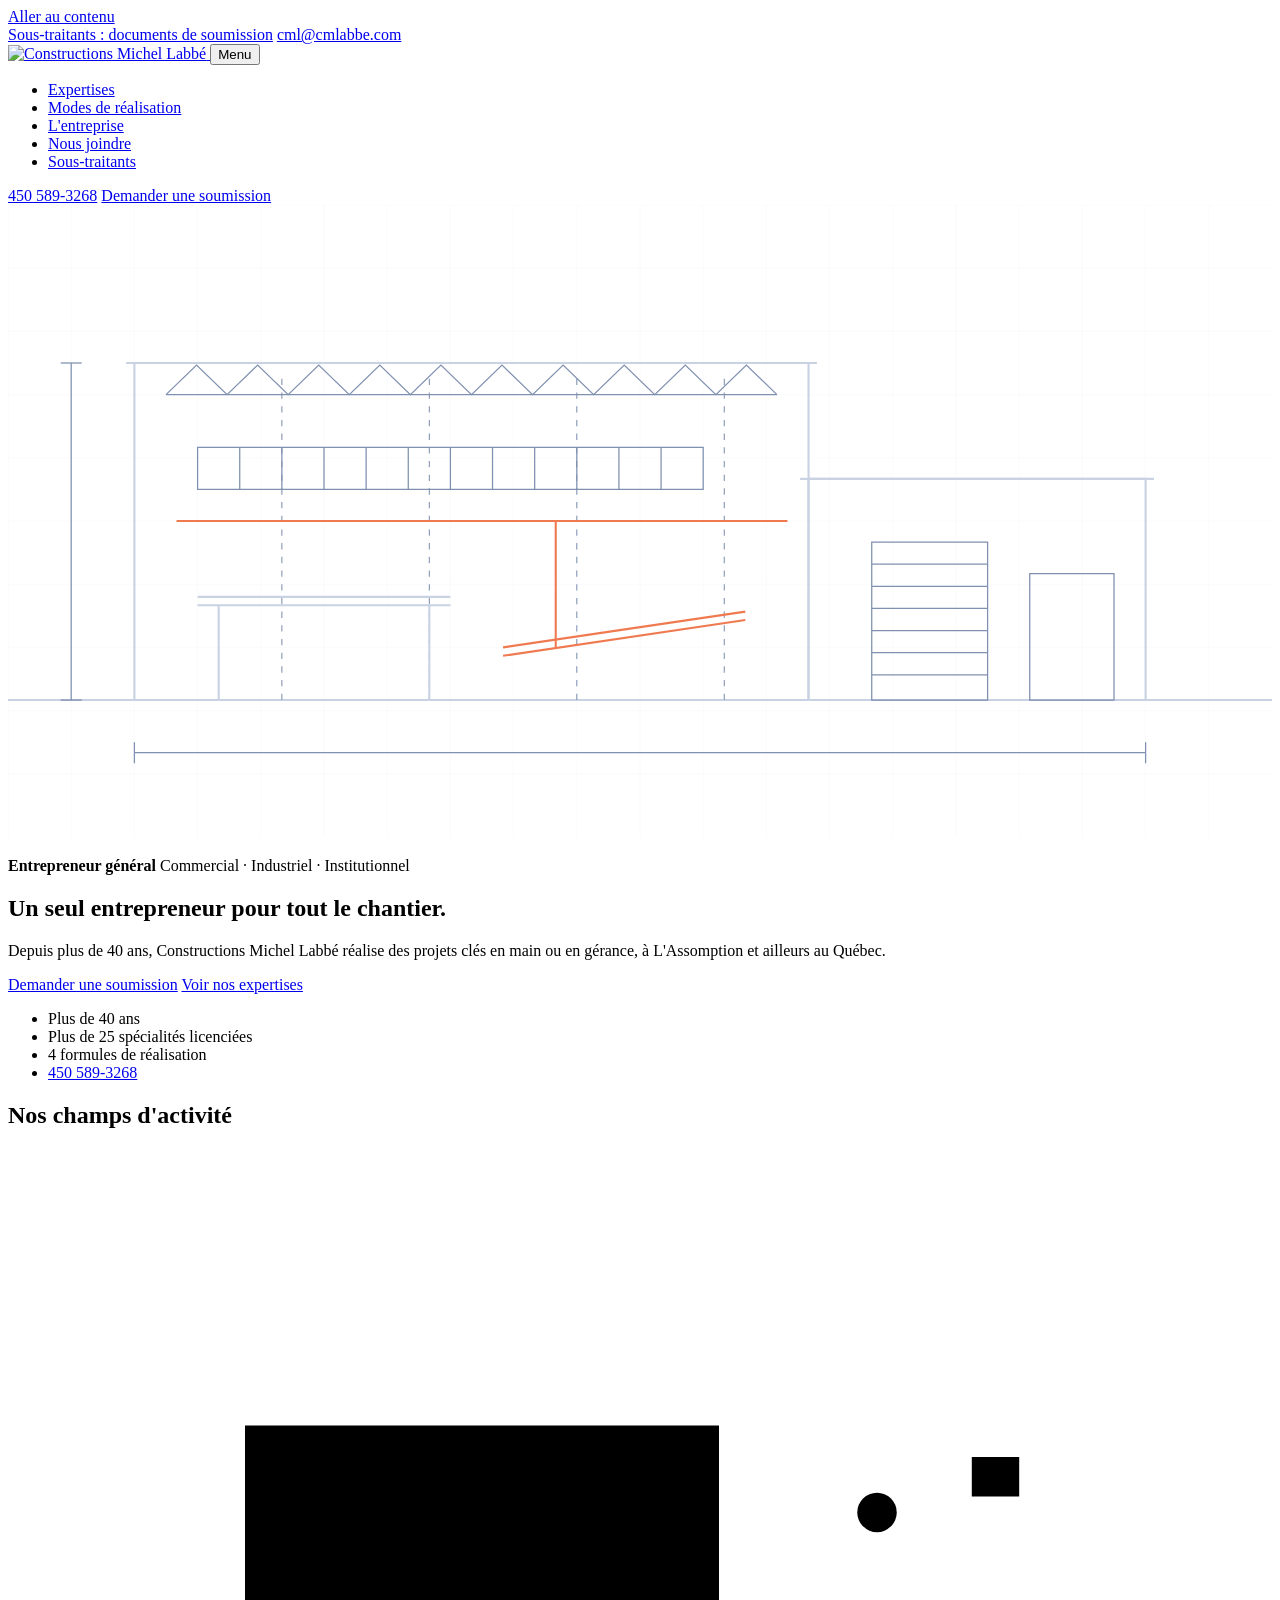
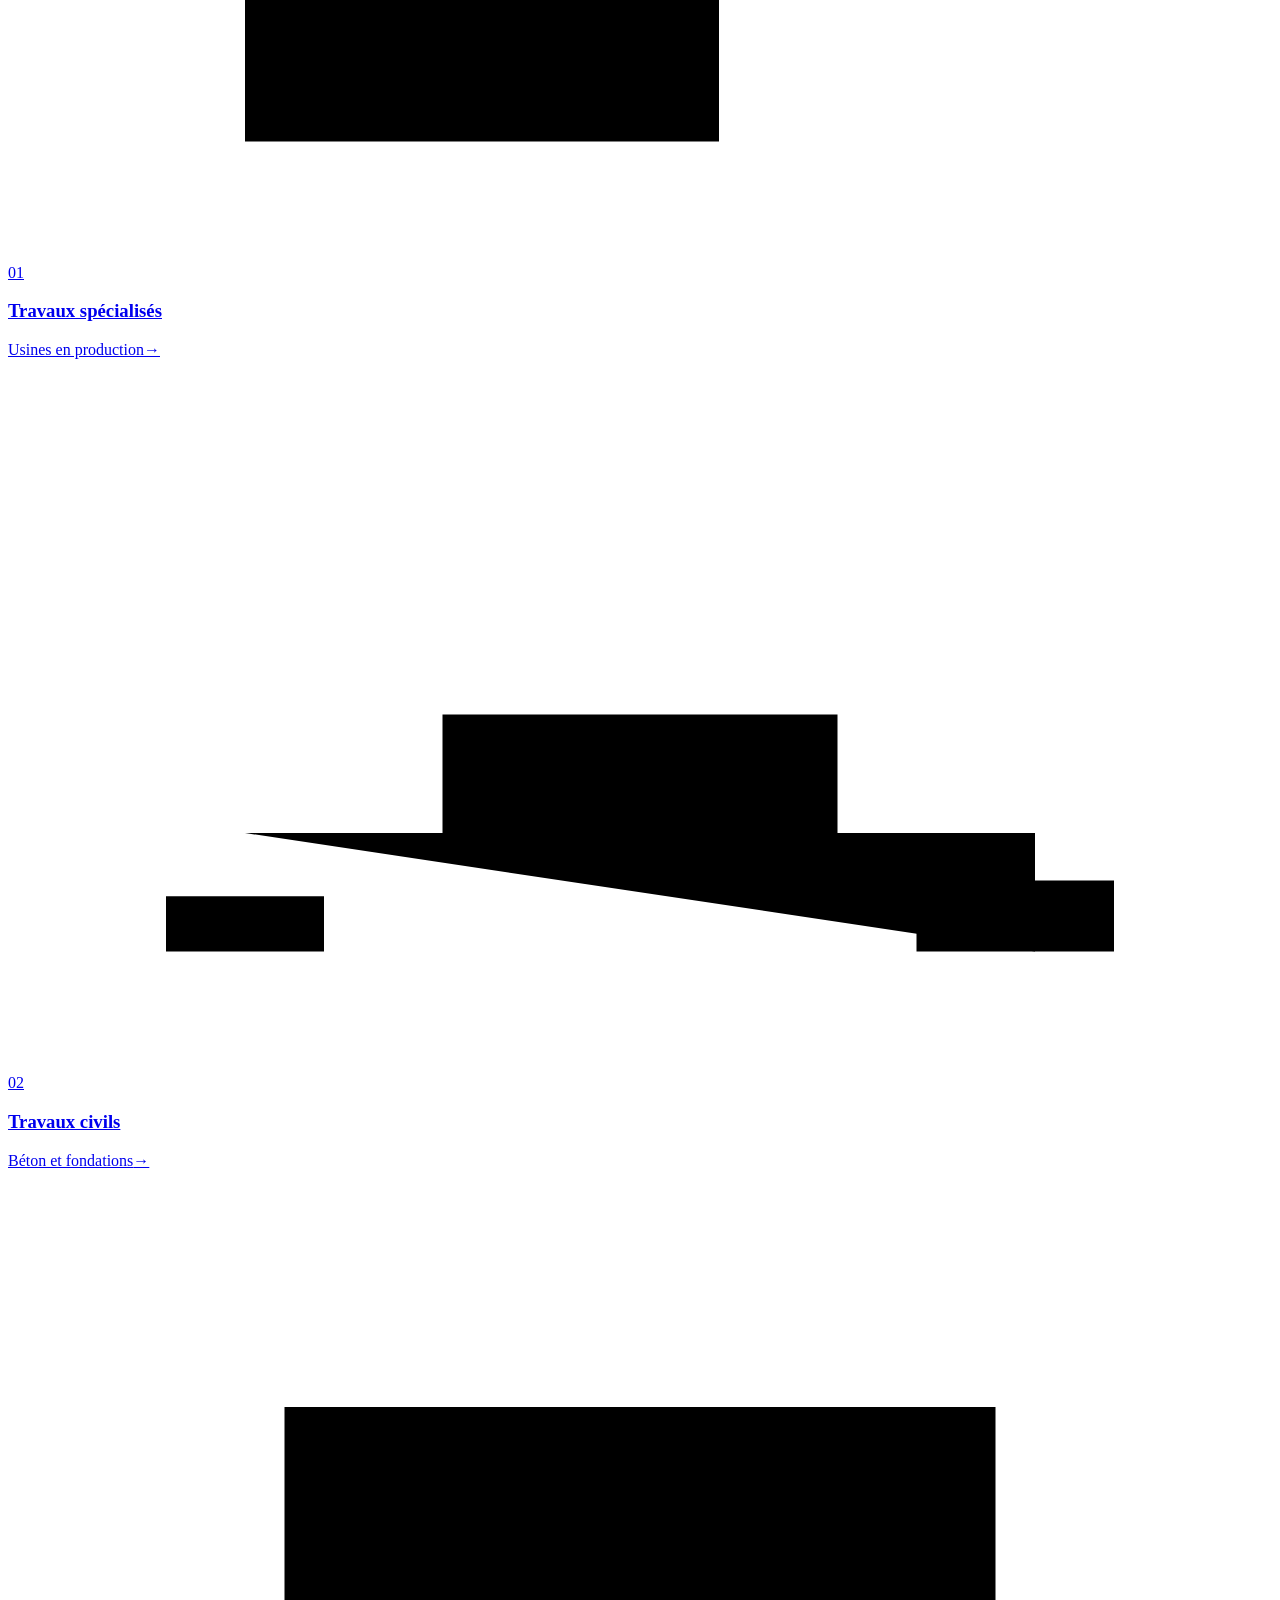
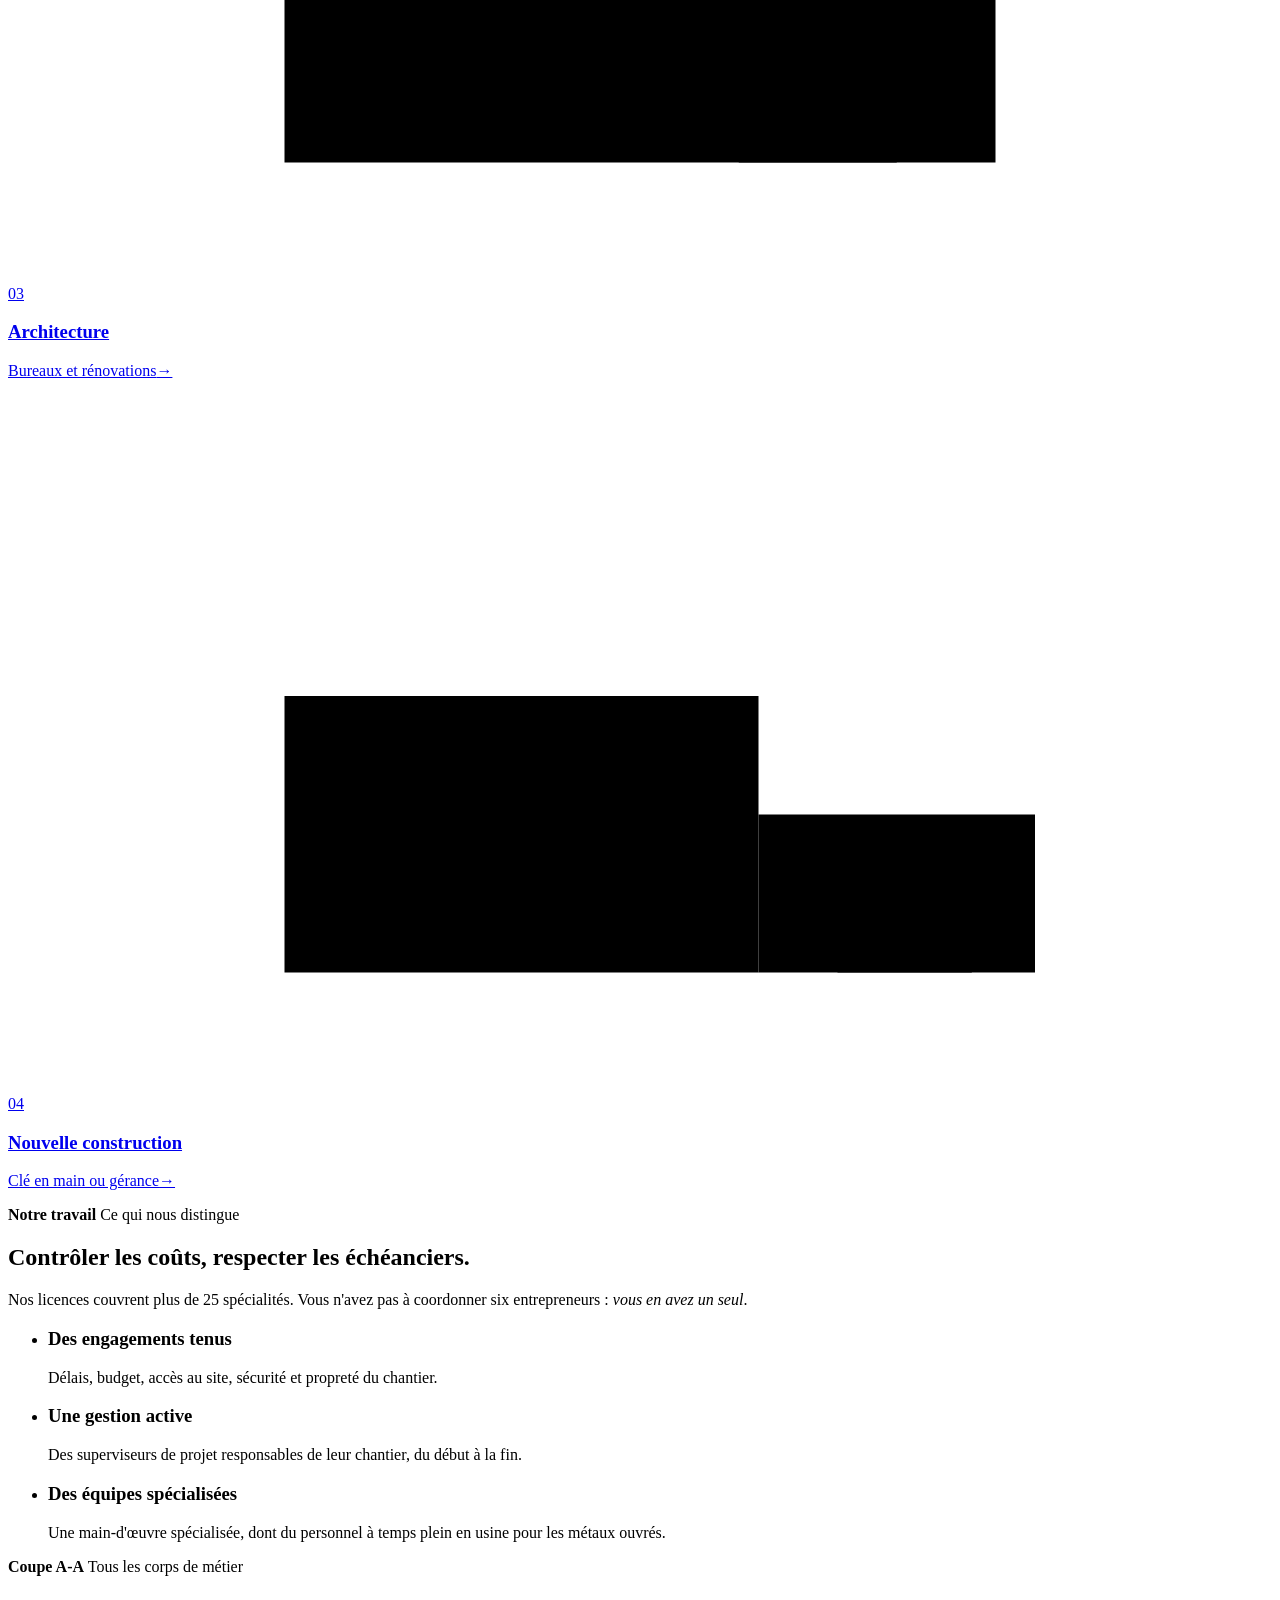
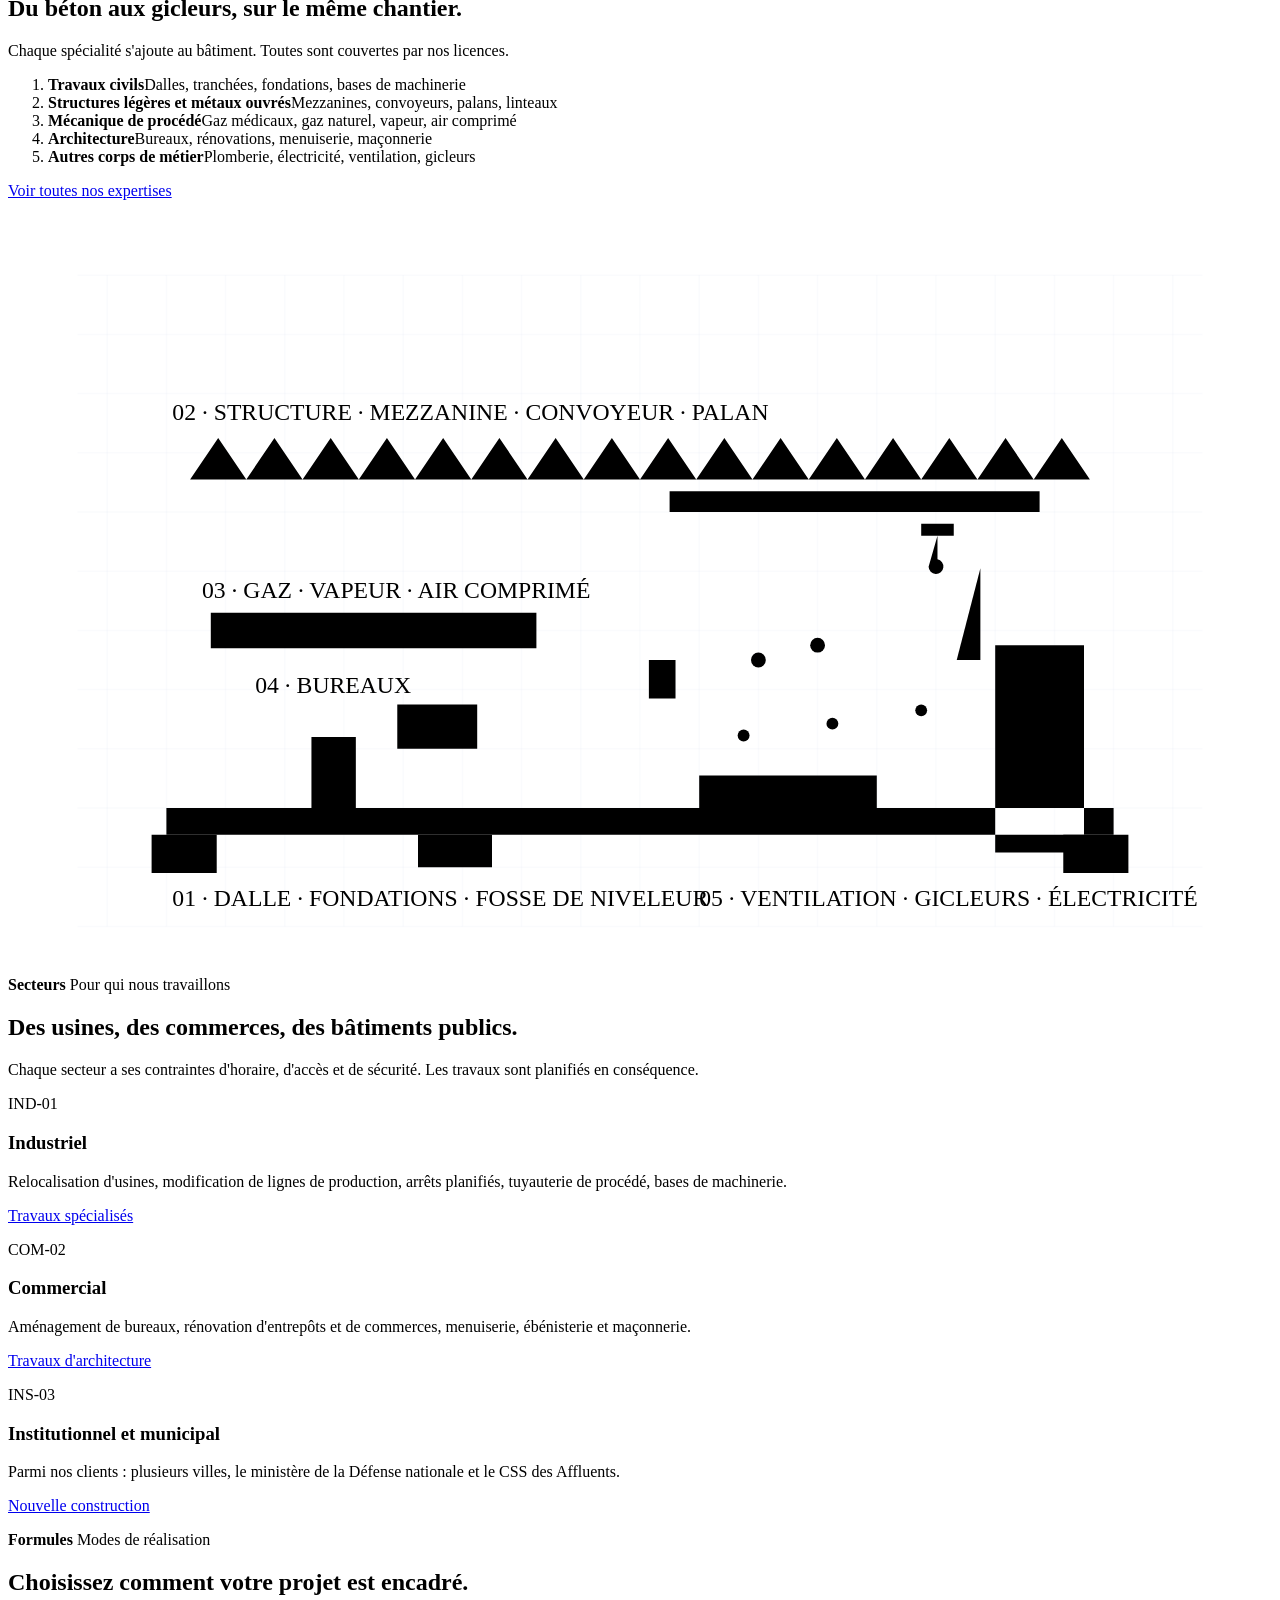
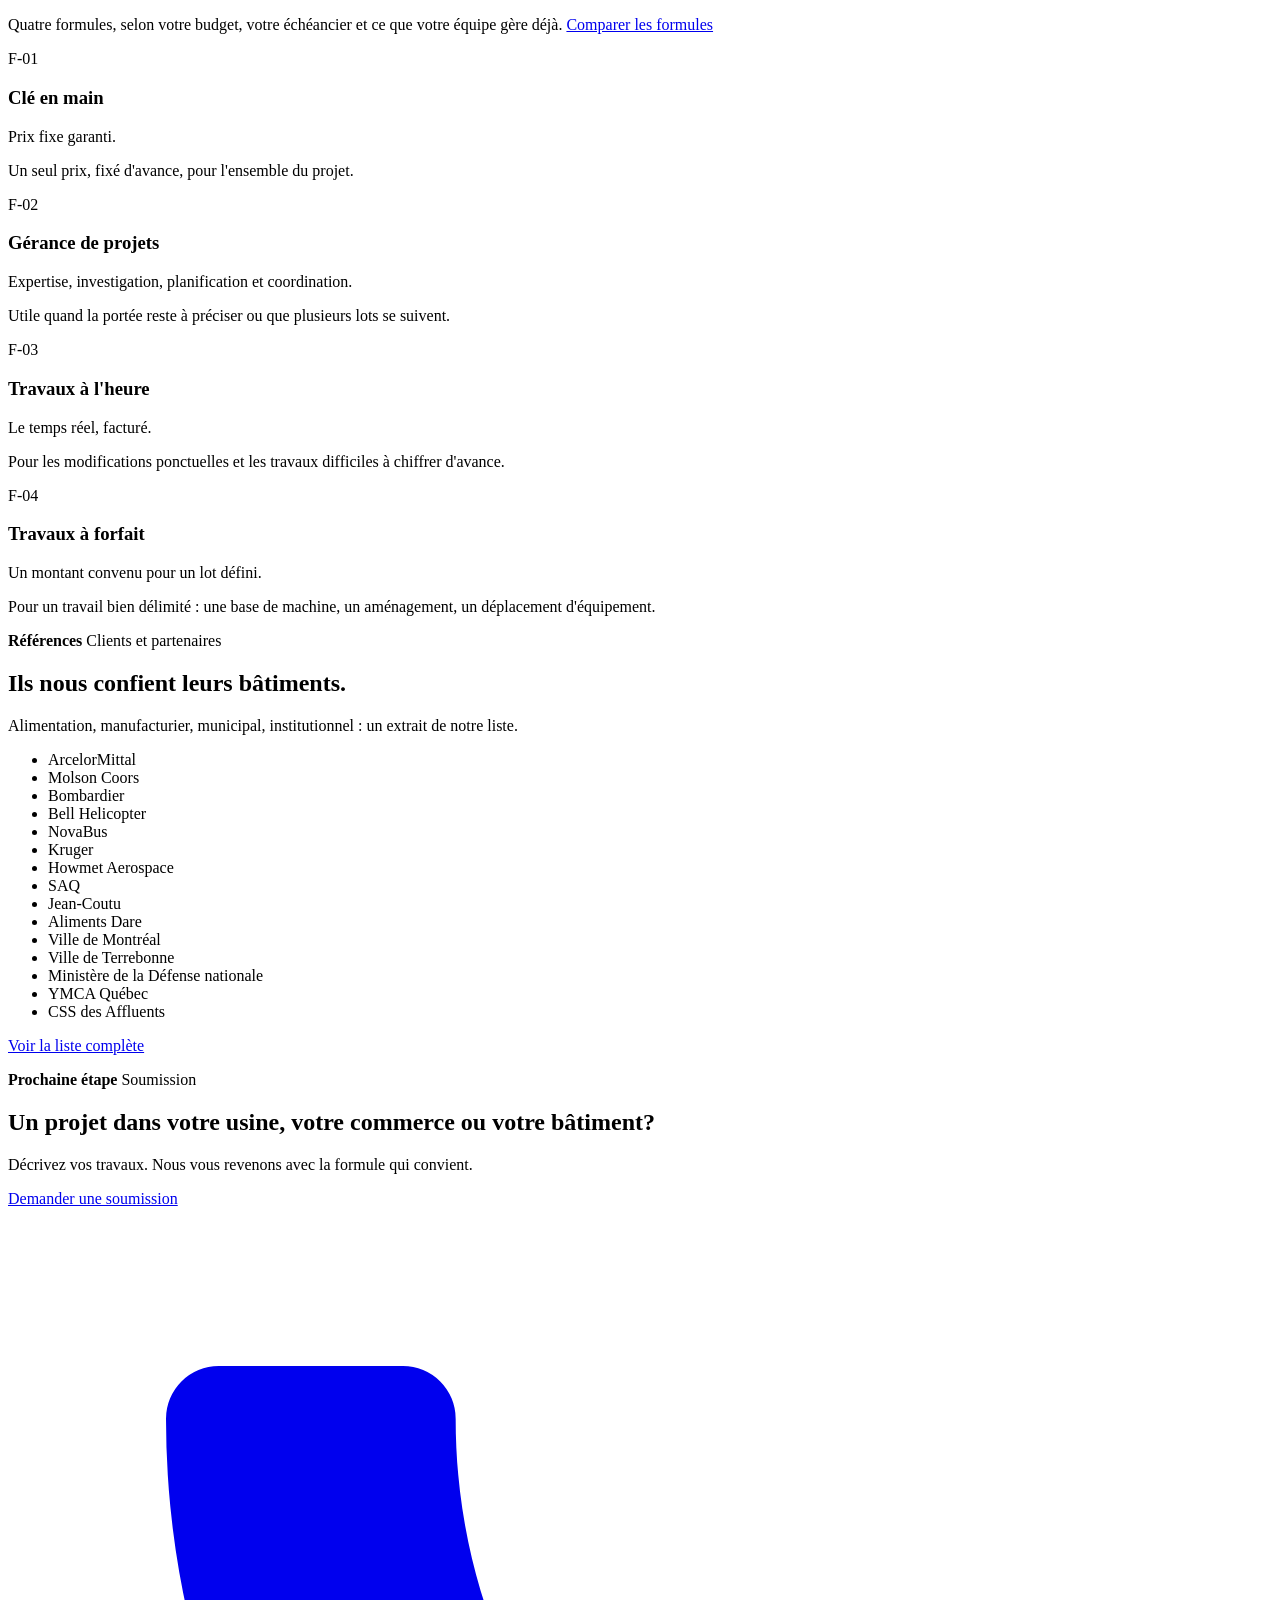
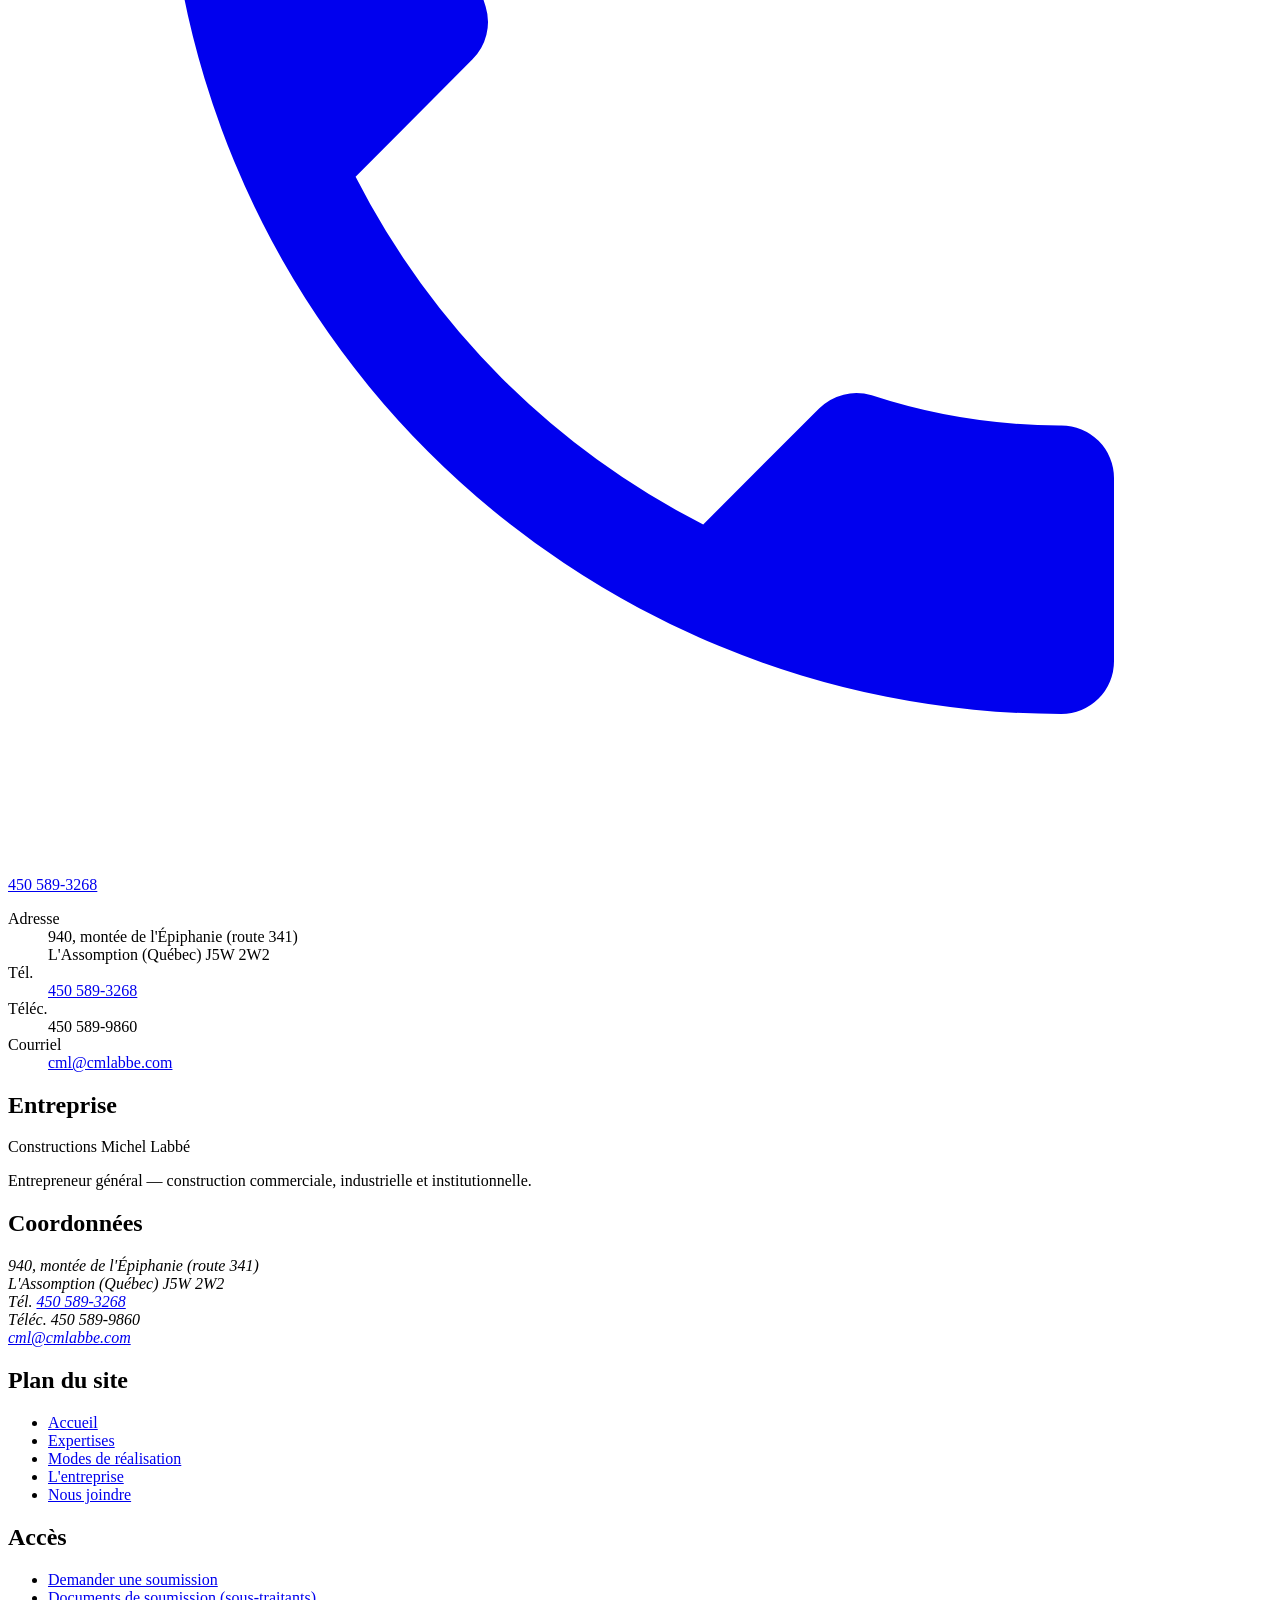
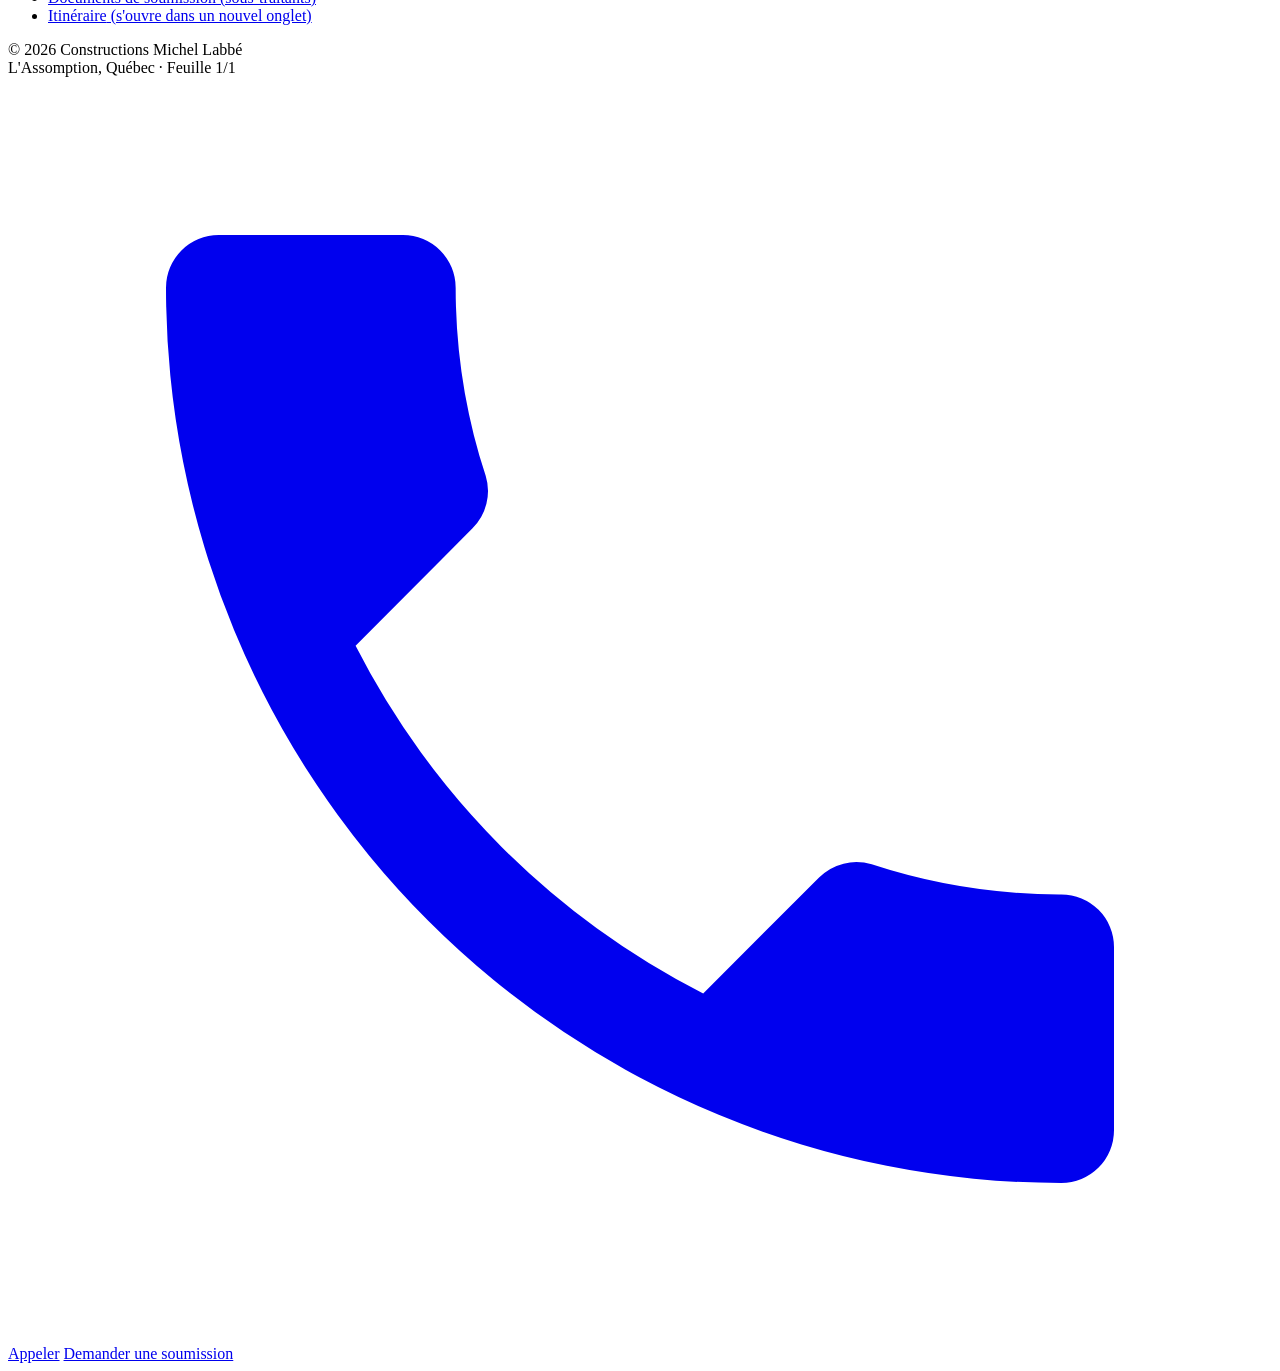
==== index.html @ 20bac7c1 "Pages du site — Constructions Michel Labbé" ====
<!doctype html>
<html lang="fr-CA" class="no-js">
<head>
<meta charset="utf-8">
<meta name="viewport" content="width=device-width, initial-scale=1">
<title>Entrepreneur général industriel et commercial | CM Labbé</title>
<meta name="description" content="Entrepreneur général à L'Assomption depuis plus de 40 ans. Construction, travaux civils, métaux ouvrés et tuyauterie de procédé pour usines, commerces et institutions.">
<link rel="canonical" href="https://www.cmlabbe.com/">
<meta property="og:type" content="website">
<meta property="og:locale" content="fr_CA">
<meta property="og:site_name" content="Constructions Michel Labbé">
<meta property="og:title" content="Entrepreneur général industriel et commercial | CM Labbé">
<meta property="og:description" content="Entrepreneur général à L'Assomption depuis plus de 40 ans. Construction, travaux civils, métaux ouvrés et tuyauterie de procédé pour usines, commerces et institutions.">
<meta property="og:url" content="https://www.cmlabbe.com/">
<!-- À FOURNIR : image Open Graph 1200×630 (assets/img/og-cml.jpg), idéalement une vraie photo de chantier -->
<meta name="twitter:card" content="summary">
<meta name="theme-color" content="#013A71">
<link rel="icon" href="assets/img/favicon.svg" type="image/svg+xml">
<!-- À FOURNIR : favicon officiel (PNG 32×32 et 180×180) tiré du logo -->
<script>document.documentElement.classList.remove('no-js');</script>
<link rel="preload" href="assets/fonts/archivo-var-latin.woff2" as="font" type="font/woff2" crossorigin>
<link rel="stylesheet" href="assets/css/site.css">
<script type="application/ld+json">
{
  "@context": "https://schema.org",
  "@type": "GeneralContractor",
  "name": "Constructions Michel Labbé",
  "url": "https://www.cmlabbe.com/",
  "logo": "https://www.cmlabbe.com/assets/img/logo-cml.webp",
  "telephone": "+1-450-589-3268",
  "faxNumber": "+1-450-589-9860",
  "email": "cml@cmlabbe.com",
  "address": {
    "@type": "PostalAddress",
    "streetAddress": "940, montée de l'Épiphanie (route 341)",
    "addressLocality": "L'Assomption",
    "addressRegion": "QC",
    "postalCode": "J5W 2W2",
    "addressCountry": "CA"
  },
  "knowsAbout": [
    "Construction commerciale",
    "Construction industrielle",
    "Construction institutionnelle",
    "Travaux civils",
    "Métaux ouvrés",
    "Tuyauterie de procédé",
    "Relocalisation d'usines",
    "Aménagement de bureaux",
    "Décontamination d'amiante"
  ]
}
</script>
</head>
<body>
<a class="skip-link" href="#contenu">Aller au contenu</a>
<div class="topbar">
  <div class="wrap">
    <a href="sous-traitants.html">Sous-traitants : documents de soumission</a>
    <a href="mailto:cml@cmlabbe.com">cml@cmlabbe.com</a>
  </div>
</div>
<header class="site-header">
  <div class="wrap site-header__inner">
    <a class="brand" href="index.html" aria-label="Constructions Michel Labbé, accueil">
      <img src="assets/img/logo-cml.webp" width="400" height="70" alt="Constructions Michel Labbé">
    </a>
    <button class="nav-toggle" type="button" aria-expanded="false" aria-controls="site-nav">
      <span class="nav-toggle__bars" aria-hidden="true"></span><span class="nav-toggle__label">Menu</span>
    </button>
    <nav class="nav" id="site-nav" aria-label="Navigation principale">
      <ul class="nav__list">
          <li><a href="expertises.html">Expertises</a></li>
          <li><a href="modes-de-realisation.html">Modes de réalisation</a></li>
          <li><a href="entreprise.html">L'entreprise</a></li>
          <li><a href="soumission.html">Nous joindre</a></li>
          <li class="nav__mobile-only"><a href="sous-traitants.html">Sous-traitants</a></li>
      </ul>
      <a class="nav__tel" href="tel:+14505893268">450 589-3268</a>
      <a class="btn btn--primary" href="soumission.html">Demander une soumission</a>
    </nav>
  </div>
</header>
<main id="contenu" tabindex="-1">

<!-- 1. HERO PLEIN ÉCRAN — dessin technique en fond, texte en surimpression -->
<section class="hero-full" aria-labelledby="titre-accueil">
  <div class="hero-full__bg"><svg viewBox="0 0 1200 600" preserveAspectRatio="xMidYMid slice" aria-hidden="true" focusable="false"><style>.hb{fill:none;stroke:#C9D2E3;stroke-width:2}.hb-thin{fill:none;stroke:#8090B0;stroke-width:1.2}.hb-ac{fill:none;stroke:#F07A50;stroke-width:2}.hb-dash{fill:none;stroke:#8090B0;stroke-width:1;stroke-dasharray:6 7}.grid line{stroke:rgba(201,210,227,.09);stroke-width:1}</style><g class="grid"><line x1="0" y1="0" x2="0" y2="600"/><line x1="60" y1="0" x2="60" y2="600"/><line x1="120" y1="0" x2="120" y2="600"/><line x1="180" y1="0" x2="180" y2="600"/><line x1="240" y1="0" x2="240" y2="600"/><line x1="300" y1="0" x2="300" y2="600"/><line x1="360" y1="0" x2="360" y2="600"/><line x1="420" y1="0" x2="420" y2="600"/><line x1="480" y1="0" x2="480" y2="600"/><line x1="540" y1="0" x2="540" y2="600"/><line x1="600" y1="0" x2="600" y2="600"/><line x1="660" y1="0" x2="660" y2="600"/><line x1="720" y1="0" x2="720" y2="600"/><line x1="780" y1="0" x2="780" y2="600"/><line x1="840" y1="0" x2="840" y2="600"/><line x1="900" y1="0" x2="900" y2="600"/><line x1="960" y1="0" x2="960" y2="600"/><line x1="1020" y1="0" x2="1020" y2="600"/><line x1="1080" y1="0" x2="1080" y2="600"/><line x1="1140" y1="0" x2="1140" y2="600"/><line x1="0" y1="0" x2="1200" y2="0"/><line x1="0" y1="60" x2="1200" y2="60"/><line x1="0" y1="120" x2="1200" y2="120"/><line x1="0" y1="180" x2="1200" y2="180"/><line x1="0" y1="240" x2="1200" y2="240"/><line x1="0" y1="300" x2="1200" y2="300"/><line x1="0" y1="360" x2="1200" y2="360"/><line x1="0" y1="420" x2="1200" y2="420"/><line x1="0" y1="480" x2="1200" y2="480"/><line x1="0" y1="540" x2="1200" y2="540"/></g><path class="hb" pathLength="1" d="M0 470H1200"/><path class="hb" pathLength="1" d="M120 470V150H760V470"/><path class="hb" pathLength="1" d="M112 150H768"/><path class="hb-thin" pathLength="1" d="M150 180H730"/><path class="hb-thin" pathLength="1" d="M150 180L179 152L208 180L237 152L266 180L295 152L324 180L353 152L382 180L411 152L440 180L469 152L498 180L527 152L556 180L585 152L614 180L643 152L672 180L701 152L730 180"/><path class="hb-thin" pathLength="1" d="M180 230H660V270H180Z"/><path class="hb-thin" pathLength="1" d="M220 230L220 270"/><path class="hb-thin" pathLength="1" d="M260 230L260 270"/><path class="hb-thin" pathLength="1" d="M300 230L300 270"/><path class="hb-thin" pathLength="1" d="M340 230L340 270"/><path class="hb-thin" pathLength="1" d="M380 230L380 270"/><path class="hb-thin" pathLength="1" d="M420 230L420 270"/><path class="hb-thin" pathLength="1" d="M460 230L460 270"/><path class="hb-thin" pathLength="1" d="M500 230L500 270"/><path class="hb-thin" pathLength="1" d="M540 230L540 270"/><path class="hb-thin" pathLength="1" d="M580 230L580 270"/><path class="hb-thin" pathLength="1" d="M620 230L620 270"/><path class="hb" pathLength="1" d="M760 470V260H1080V470"/><path class="hb" pathLength="1" d="M752 260H1088"/><path class="hb-thin" pathLength="1" d="M820 320H930V470H820Z"/><path class="hb-thin" pathLength="1" d="M820 341L930 341"/><path class="hb-thin" pathLength="1" d="M820 362L930 362"/><path class="hb-thin" pathLength="1" d="M820 383L930 383"/><path class="hb-thin" pathLength="1" d="M820 404L930 404"/><path class="hb-thin" pathLength="1" d="M820 425L930 425"/><path class="hb-thin" pathLength="1" d="M820 446L930 446"/><path class="hb-thin" pathLength="1" d="M970 350H1050V470H970Z"/><path class="hb-dash" d="M260 470V160"/><path class="hb-dash" d="M400 470V160"/><path class="hb-dash" d="M540 470V160"/><path class="hb-dash" d="M680 470V160"/><path class="hb" pathLength="1" d="M180 380H420"/><path class="hb" pathLength="1" d="M180 372H420"/><path class="hb" pathLength="1" d="M200 380L200 470"/><path class="hb" pathLength="1" d="M400 380L400 470"/><path class="hb-ac" pathLength="1" d="M470 420L700 386"/><path class="hb-ac" pathLength="1" d="M470 428L700 394"/><path class="hb-ac" pathLength="1" d="M160 300H740"/><path class="hb-ac" pathLength="1" d="M520 300V420"/><path class="hb-thin" pathLength="1" d="M120 520L1080 520"/><path class="hb-thin" pathLength="1" d="M120 510L120 530"/><path class="hb-thin" pathLength="1" d="M1080 510L1080 530"/><path class="hb-thin" pathLength="1" d="M60 150L60 470"/><path class="hb-thin" pathLength="1" d="M50 150L70 150"/><path class="hb-thin" pathLength="1" d="M50 470L70 470"/></svg></div>
  <div class="wrap">
    <p class="callout"><b>Entrepreneur général</b> Commercial · Industriel · Institutionnel</p>
    <h1 id="titre-accueil">Un seul entrepreneur pour tout le chantier.</h1>
    <p class="lede">Depuis plus de 40 ans, Constructions Michel Labbé réalise des projets clés en main ou en gérance, à L'Assomption et ailleurs au Québec.</p>
    <div class="btn-row">
      <a class="btn btn--primary" href="soumission.html">Demander une soumission</a>
      <a class="btn btn--secondary" href="expertises.html">Voir nos expertises</a>
    </div>
    <ul class="hero-full__meta">
      <li>Plus de 40 ans</li>
      <li>Plus de 25 spécialités licenciées</li>
      <li>4 formules de réalisation</li>
      <li><a href="tel:+14505893268">450 589-3268</a></li>
    </ul>
  </div>
</section>

<!-- 2. CARTES-SERVICES -->
<section aria-label="Nos champs d'activité">
  <h2 class="sr-only">Nos champs d'activité</h2>
  <div class="tiles">
      <a class="tile" href="expertises.html#specialises">
        <span class="tile__art"><svg viewBox="0 0 320 180" preserveAspectRatio="xMidYMid meet" aria-hidden="true" focusable="false"><path class="ln" pathLength="1" d="M40 150H280"/><path class="ln" pathLength="1" d="M60 150V70H180V150"/><path class="ln" pathLength="1" d="M52 70H188"/><path class="ac" pathLength="1" d="M95 110L260 84"/><path class="ac" pathLength="1" d="M95 118L260 92"/><path class="ln" pathLength="1" d="M110 118L110 150"/><path class="ln" pathLength="1" d="M240 92L240 150"/><path class="ln" pathLength="1" d="M125 106a5 5 0 1 0 10 0a5 5 0 1 0 -10 0"/><path class="ln" pathLength="1" d="M170 99a5 5 0 1 0 10 0a5 5 0 1 0 -10 0"/><path class="ln" pathLength="1" d="M215 92a5 5 0 1 0 10 0a5 5 0 1 0 -10 0"/><path class="ln" pathLength="1" d="M200 60H285"/><path class="ln" pathLength="1" d="M250 60L250 78"/><path class="ln" pathLength="1" d="M244 78h12v10h-12z"/></svg></span>
        <span class="tile__num">01</span>
        <h3>Travaux spécialisés</h3>
        <span class="tile__go"><span>Usines en production</span><span aria-hidden="true">→</span></span>
      </a>
      <a class="tile" href="expertises.html#civil">
        <span class="tile__art"><svg viewBox="0 0 320 180" preserveAspectRatio="xMidYMid meet" aria-hidden="true" focusable="false"><path class="ln" pathLength="1" d="M30 150H290"/><path class="ln" pathLength="1" d="M60 120H260V150"/><path class="ln" pathLength="1" d="M60 120V150"/><path class="ac" pathLength="1" d="M110 90H210V120H110Z"/><path class="ln" pathLength="1" d="M126 78L126 90"/><path class="ln" pathLength="1" d="M194 78L194 90"/><path class="ln" pathLength="1" d="M230 150V132H280V150"/><path class="ln" pathLength="1" d="M40 150V136H80V150"/><path class="ln" pathLength="1" d="M60 104L260 104"/></svg></span>
        <span class="tile__num">02</span>
        <h3>Travaux civils</h3>
        <span class="tile__go"><span>Béton et fondations</span><span aria-hidden="true">→</span></span>
      </a>
      <a class="tile" href="expertises.html#architecture">
        <span class="tile__art"><svg viewBox="0 0 320 180" preserveAspectRatio="xMidYMid meet" aria-hidden="true" focusable="false"><path class="ln" pathLength="1" d="M40 150H280"/><path class="ln" pathLength="1" d="M70 150V60H250V150"/><path class="ln" pathLength="1" d="M62 60H258"/><path class="ln" pathLength="1" d="M160 60L160 150"/><path class="ln" pathLength="1" d="M90 85H140V120H90Z"/><path class="ln" pathLength="1" d="M115 85L115 120"/><path class="ac" pathLength="1" d="M185 150V100H225V150"/><path class="ac" pathLength="1" d="M215 126a3 3 0 1 0 6 0a3 3 0 1 0 -6 0"/></svg></span>
        <span class="tile__num">03</span>
        <h3>Architecture</h3>
        <span class="tile__go"><span>Bureaux et rénovations</span><span aria-hidden="true">→</span></span>
      </a>
      <a class="tile" href="expertises.html#nouvelle-construction">
        <span class="tile__art"><svg viewBox="0 0 320 180" preserveAspectRatio="xMidYMid meet" aria-hidden="true" focusable="false"><path class="ln" pathLength="1" d="M30 150H290"/><path class="ln" pathLength="1" d="M70 150V80H190V150"/><path class="ln" pathLength="1" d="M62 80H198"/><path class="ln" pathLength="1" d="M190 150V110H260V150"/><path class="ln" pathLength="1" d="M182 110H268"/><path class="ln" pathLength="1" d="M95 100H165V122H95Z"/><path class="ac" pathLength="1" d="M210 126H244V150H210Z"/><path class="ac" pathLength="1" d="M40 60H120"/><path class="ac" pathLength="1" d="M80 60L80 80"/></svg></span>
        <span class="tile__num">04</span>
        <h3>Nouvelle construction</h3>
        <span class="tile__go"><span>Clé en main ou gérance</span><span aria-hidden="true">→</span></span>
      </a>
  </div>
</section>

<!-- 3. DÉCLARATION + AVANTAGES — [CONFIRMÉ] philosophie et engagements du site actuel -->
<section class="section statement" aria-labelledby="titre-travail">
  <div class="wrap">
    <div class="statement__grid">
      <div>
        <p class="callout"><b>Notre travail</b> Ce qui nous distingue</p>
        <h2 id="titre-travail">Contrôler les coûts, respecter les échéanciers.</h2>
      </div>
      <p class="big">Nos licences couvrent plus de 25 spécialités. Vous n'avez pas à coordonner six entrepreneurs : <em>vous en avez un seul</em>.</p>
    </div>
    <ul class="adv">
      <li><h3>Des engagements tenus</h3><p>Délais, budget, accès au site, sécurité et propreté du chantier.</p></li>
      <li><h3>Une gestion active</h3><p>Des superviseurs de projet responsables de leur chantier, du début à la fin.</p></li>
      <li><h3>Des équipes spécialisées</h3><p>Une main-d'œuvre spécialisée, dont du personnel à temps plein en usine pour les métaux ouvrés.</p></li>
    </ul>
  </div>
</section>

<!-- 4. SCÈNE SIGNATURE — La coupe (N2 : une seule séquence liée au scroll)
     Départ : sol vide → Transformation : 5 couches de métiers → Conclusion : bâtiment complet + lien
     Mobile / reduced-motion / sans JS : état final affiché directement -->
<section class="coupe on-dark" data-coupe aria-labelledby="titre-coupe">
  <div class="coupe__track">
    <div class="wrap coupe__sticky">
      <div class="coupe__intro">
        <p class="callout"><b>Coupe A-A</b> Tous les corps de métier</p>
        <h2 id="titre-coupe">Du béton aux gicleurs, sur le même chantier.</h2>
        <p>Chaque spécialité s'ajoute au bâtiment. Toutes sont couvertes par nos licences.</p>
        <ol class="coupe__steps">
          <li><strong>Travaux civils</strong><span>Dalles, tranchées, fondations, bases de machinerie</span></li>
          <li><strong>Structures légères et métaux ouvrés</strong><span>Mezzanines, convoyeurs, palans, linteaux</span></li>
          <li><strong>Mécanique de procédé</strong><span>Gaz médicaux, gaz naturel, vapeur, air comprimé</span></li>
          <li><strong>Architecture</strong><span>Bureaux, rénovations, menuiserie, maçonnerie</span></li>
          <li><strong>Autres corps de métier</strong><span>Plomberie, électricité, ventilation, gicleurs</span></li>
        </ol>
        <p class="coupe__outro"><a class="link-arrow" href="expertises.html">Voir toutes nos expertises</a></p>
      </div>
      <figure class="coupe__figure">
        <svg class="coupe-svg" viewBox="0 0 800 500" role="img" aria-labelledby="coupe-svg-t"><title id="coupe-svg-t">Coupe schématique d'un bâtiment industriel montrant les travaux civils, la structure, la tuyauterie de procédé, les bureaux et les systèmes mécaniques et électriques</title><defs><pattern id="hatch-dark" width="7" height="7" patternUnits="userSpaceOnUse" patternTransform="rotate(45)"><line x1="0" y1="0" x2="0" y2="7" stroke="#8090B0" stroke-width="1"/></pattern></defs><g class="grid" aria-hidden="true"><line x1="40" y1="40" x2="40" y2="480"/><line x1="80" y1="40" x2="80" y2="480"/><line x1="120" y1="40" x2="120" y2="480"/><line x1="160" y1="40" x2="160" y2="480"/><line x1="200" y1="40" x2="200" y2="480"/><line x1="240" y1="40" x2="240" y2="480"/><line x1="280" y1="40" x2="280" y2="480"/><line x1="320" y1="40" x2="320" y2="480"/><line x1="360" y1="40" x2="360" y2="480"/><line x1="400" y1="40" x2="400" y2="480"/><line x1="440" y1="40" x2="440" y2="480"/><line x1="480" y1="40" x2="480" y2="480"/><line x1="520" y1="40" x2="520" y2="480"/><line x1="560" y1="40" x2="560" y2="480"/><line x1="600" y1="40" x2="600" y2="480"/><line x1="640" y1="40" x2="640" y2="480"/><line x1="680" y1="40" x2="680" y2="480"/><line x1="720" y1="40" x2="720" y2="480"/><line x1="760" y1="40" x2="760" y2="480"/><line x1="20" y1="40" x2="780" y2="40"/><line x1="20" y1="80" x2="780" y2="80"/><line x1="20" y1="120" x2="780" y2="120"/><line x1="20" y1="160" x2="780" y2="160"/><line x1="20" y1="200" x2="780" y2="200"/><line x1="20" y1="240" x2="780" y2="240"/><line x1="20" y1="280" x2="780" y2="280"/><line x1="20" y1="320" x2="780" y2="320"/><line x1="20" y1="360" x2="780" y2="360"/><line x1="20" y1="400" x2="780" y2="400"/><line x1="20" y1="440" x2="780" y2="440"/><line x1="20" y1="480" x2="780" y2="480"/></g><path class="base" d="M20 418H780"/><g class="layer layer--civil" data-step="0"><path class="fill-hatch" pathLength="1" d="M80 400H640V430H700V400H720V418H80Z"/><path pathLength="1" d="M70 418H114V444H70Z"/><path pathLength="1" d="M686 418H730V444H686Z"/><path pathLength="1" d="M440 378H560V400H440Z"/><path pathLength="1" d="M456 370L456 378"/><path pathLength="1" d="M544 370L544 378"/><path pathLength="1" d="M250 418V440H300V418"/><text x="84" y="466">01 · DALLE · FONDATIONS · FOSSE DE NIVELEUR</text></g><g class="layer layer--structure" data-step="1"><path pathLength="1" d="M96 400L96 150"/><path pathLength="1" d="M704 400L704 150"/><path pathLength="1" d="M400 400L400 178"/><path pathLength="1" d="M90 150L710 150"/><path pathLength="1" d="M96 178L704 178"/><path pathLength="1" d="M96 178L115 150L134 178L153 150L172 178L191 150L210 178L229 150L248 178L267 150L286 178L305 150L324 178L343 150L362 178L381 150L400 178L419 150L438 178L457 150L476 178L495 150L514 178L533 150L552 178L571 150L590 178L609 150L628 178L647 150L666 178L685 150L704 178"/><path pathLength="1" d="M110 292L330 292"/><path pathLength="1" d="M110 300L330 300"/><path pathLength="1" d="M120 300L120 400"/><path pathLength="1" d="M320 300L320 400"/><path pathLength="1" d="M110 292V268H330V292"/><path pathLength="1" d="M330 300L392 400"/><path pathLength="1" d="M430 350L630 322"/><path pathLength="1" d="M430 358L630 330"/><path pathLength="1" d="M450 356L450 378"/><path pathLength="1" d="M610 333L610 400"/><path pathLength="1" d="M466 351a4 4 0 1 0 8 0a4 4 0 1 0 -8 0"/><path pathLength="1" d="M526 343a4 4 0 1 0 8 0a4 4 0 1 0 -8 0"/><path pathLength="1" d="M586 334a4 4 0 1 0 8 0a4 4 0 1 0 -8 0"/><path pathLength="1" d="M420 208L690 208"/><path pathLength="1" d="M590 208H612V216H590Z"/><path pathLength="1" d="M601 216V232a5 5 0 1 1-6 5"/><text x="84" y="138">02 · STRUCTURE · MEZZANINE · CONVOYEUR · PALAN</text></g><g class="layer layer--pipes" data-step="2"><path pathLength="1" d="M100 224L700 224"/><path pathLength="1" d="M100 238L700 238"/><path pathLength="1" d="M480 238V378"/><path pathLength="1" d="M520 224V378"/><path pathLength="1" d="M475 300a5 5 0 1 0 10 0a5 5 0 1 0 -10 0"/><path pathLength="1" d="M515 290a5 5 0 1 0 10 0a5 5 0 1 0 -10 0"/><path pathLength="1" d="M630 238V300H614"/><text x="104" y="258">03 · GAZ · VAPEUR · AIR COMPRIMÉ</text></g><g class="layer layer--archi" data-step="3"><path pathLength="1" d="M132 300L132 400"/><path pathLength="1" d="M308 300L308 400"/><path pathLength="1" d="M178 400V352H208V400"/><path pathLength="1" d="M236 330H290V360H236Z"/><path pathLength="1" d="M263 330L263 360"/><path pathLength="1" d="M640 290H700V400H640Z"/><path pathLength="1" d="M640 312L700 312"/><path pathLength="1" d="M640 334L700 334"/><path pathLength="1" d="M640 356L700 356"/><path pathLength="1" d="M640 378L700 378"/><text x="140" y="322">04 · BUREAUX</text></g><g class="layer layer--mep" data-step="4"><path pathLength="1" d="M420 186H670V200H420Z"/><path pathLength="1" d="M470 200L470 207"/><path pathLength="1" d="M560 200L560 207"/><path pathLength="1" d="M650 200L650 207"/><path pathLength="1" d="M110 194L390 194"/><path pathLength="1" d="M150 194L150 202"/><path pathLength="1" d="M230 194L230 202"/><path pathLength="1" d="M310 194L310 202"/><path pathLength="1" d="M415 300L415 250"/><path pathLength="1" d="M406 300H424V326H406Z"/><path pathLength="1" d="M200 178V186M188 186H212"/><path pathLength="1" d="M280 178V186M268 186H292"/><text x="440" y="466">05 · VENTILATION · GICLEURS · ÉLECTRICITÉ</text></g></svg>
      </figure>
    </div>
  </div>
</section>

<!-- 5. SECTEURS -->
<section class="section section--white" aria-labelledby="titre-secteurs">
  <div class="wrap">
    <div class="section-head">
      <div>
        <p class="callout"><b>Secteurs</b> Pour qui nous travaillons</p>
        <h2 id="titre-secteurs">Des usines, des commerces, des bâtiments publics.</h2>
      </div>
      <p>Chaque secteur a ses contraintes d'horaire, d'accès et de sécurité. Les travaux sont planifiés en conséquence.</p>
    </div>
    <div class="sectors">
      <article class="sector">
        <p class="sector__id">IND-01</p>
        <h3>Industriel</h3>
        <p>Relocalisation d'usines, modification de lignes de production, arrêts planifiés, tuyauterie de procédé, bases de machinerie.</p>
        <a class="link-arrow" href="expertises.html#specialises">Travaux spécialisés</a>
      </article>
      <article class="sector">
        <p class="sector__id">COM-02</p>
        <h3>Commercial</h3>
        <p>Aménagement de bureaux, rénovation d'entrepôts et de commerces, menuiserie, ébénisterie et maçonnerie.</p>
        <a class="link-arrow" href="expertises.html#architecture">Travaux d'architecture</a>
      </article>
      <article class="sector">
        <p class="sector__id">INS-03</p>
        <h3>Institutionnel et municipal</h3>
        <p>Parmi nos clients : plusieurs villes, le ministère de la Défense nationale et le CSS des Affluents.</p>
        <a class="link-arrow" href="expertises.html#nouvelle-construction">Nouvelle construction</a>
      </article>
    </div>
  </div>
</section>

<!-- 6. FORMULES -->
<section class="section" aria-labelledby="titre-formules">
  <div class="wrap">
    <div class="section-head">
      <div>
        <p class="callout"><b>Formules</b> Modes de réalisation</p>
        <h2 id="titre-formules">Choisissez comment votre projet est encadré.</h2>
      </div>
      <p>Quatre formules, selon votre budget, votre échéancier et ce que votre équipe gère déjà. <a href="modes-de-realisation.html">Comparer les formules</a></p>
    </div>
    <div class="formulas">
      <article class="formula formula--lead">
        <span class="formula__id">F-01</span>
        <h3>Clé en main</h3>
        <p class="formula__quote">Prix fixe garanti.</p>
        <p>Un seul prix, fixé d'avance, pour l'ensemble du projet.</p>
      </article>
      <article class="formula">
        <span class="formula__id">F-02</span>
        <h3>Gérance de projets</h3>
        <p class="formula__quote">Expertise, investigation, planification et coordination.</p>
        <p>Utile quand la portée reste à préciser ou que plusieurs lots se suivent.</p>
      </article>
      <article class="formula">
        <span class="formula__id">F-03</span>
        <h3>Travaux à l'heure</h3>
        <p class="formula__quote">Le temps réel, facturé.</p>
        <p>Pour les modifications ponctuelles et les travaux difficiles à chiffrer d'avance.</p>
      </article>
      <article class="formula">
        <span class="formula__id">F-04</span>
        <h3>Travaux à forfait</h3>
        <p class="formula__quote">Un montant convenu pour un lot défini.</p>
        <p>Pour un travail bien délimité : une base de machine, un aménagement, un déplacement d'équipement.</p>
      </article>
    </div>
  </div>
</section>

<!-- 7. BANDEAU DE NOMS — [CONFIRMÉ] liste publiée sur cmlabbe.com/clients-et-partenaires
     [À VALIDER] autorisation d'afficher ces noms; aucun logo sans accord écrit -->
<section class="section names on-dark" aria-labelledby="titre-clients">
  <div class="wrap">
    <div class="section-head">
      <div>
        <p class="callout"><b>Références</b> Clients et partenaires</p>
        <h2 id="titre-clients">Ils nous confient leurs bâtiments.</h2>
      </div>
      <p>Alimentation, manufacturier, municipal, institutionnel : un extrait de notre liste.</p>
    </div>
    <ul class="names__list">
      <li>ArcelorMittal</li><li>Molson Coors</li><li>Bombardier</li><li>Bell Helicopter</li>
      <li>NovaBus</li><li>Kruger</li><li>Howmet Aerospace</li><li>SAQ</li><li>Jean-Coutu</li>
      <li>Aliments Dare</li><li>Ville de Montréal</li><li>Ville de Terrebonne</li>
      <li>Ministère de la Défense nationale</li><li>YMCA Québec</li><li>CSS des Affluents</li>
    </ul>
    <div class="btn-row">
      <a class="btn btn--secondary" href="entreprise.html#clients">Voir la liste complète</a>
    </div>
  </div>
</section>

<section class="section cta-final" aria-labelledby="cta-titre">
  <div class="wrap cta-final__grid">
    <div>
      <p class="callout"><b>Prochaine étape</b> Soumission</p>
      <h2 id="cta-titre">Un projet dans votre usine, votre commerce ou votre bâtiment?</h2>
      <p>Décrivez vos travaux. Nous vous revenons avec la formule qui convient.</p>
      <div class="btn-row">
        <a class="btn btn--primary" href="soumission.html">Demander une soumission</a>
        <a class="btn btn--secondary" href="tel:+14505893268"><svg viewBox="0 0 24 24" aria-hidden="true" focusable="false"><path fill="currentColor" d="M6.6 10.8a15.1 15.1 0 0 0 6.6 6.6l2.2-2.2a1 1 0 0 1 1-.25 11.4 11.4 0 0 0 3.6.57 1 1 0 0 1 1 1V20a1 1 0 0 1-1 1A17 17 0 0 1 3 4a1 1 0 0 1 1-1h3.5a1 1 0 0 1 1 1c0 1.25.2 2.45.57 3.57a1 1 0 0 1-.25 1z"/></svg>450 589-3268</a>
      </div>
    </div>
    <div class="cta-final__box">
      <dl>
        <dt>Adresse</dt><dd>940, montée de l'Épiphanie (route 341)<br>L'Assomption (Québec) J5W 2W2</dd>
        <dt>Tél.</dt><dd><a href="tel:+14505893268">450 589-3268</a></dd>
        <dt>Téléc.</dt><dd>450 589-9860</dd>
        <dt>Courriel</dt><dd><a href="mailto:cml@cmlabbe.com">cml@cmlabbe.com</a></dd>
      </dl>
    </div>
  </div>
</section>
</main>
<footer class="site-footer on-dark">
  <div class="wrap">
    <div class="cartouche">
      <div class="cartouche__brand">
        <h2>Entreprise</h2>
        <p>Constructions Michel Labbé</p>
        <p class="cartouche__desc">Entrepreneur général — construction commerciale, industrielle et institutionnelle.</p>
        <!-- À FOURNIR : numéro de licence RBQ (obligatoire à afficher) -->
      </div>
      <div>
        <h2>Coordonnées</h2>
        <address>
          940, montée de l'Épiphanie (route 341)<br>L'Assomption (Québec) J5W 2W2<br>
          Tél. <a href="tel:+14505893268">450 589-3268</a><br>
          Téléc. 450 589-9860<br>
          <a href="mailto:cml@cmlabbe.com">cml@cmlabbe.com</a>
        </address>
      </div>
      <div>
        <h2>Plan du site</h2>
        <ul>
          <li><a href="index.html">Accueil</a></li>
          <li><a href="expertises.html">Expertises</a></li>
          <li><a href="modes-de-realisation.html">Modes de réalisation</a></li>
          <li><a href="entreprise.html">L'entreprise</a></li>
          <li><a href="soumission.html">Nous joindre</a></li>
        </ul>
      </div>
      <div>
        <h2>Accès</h2>
        <ul>
          <li><a href="soumission.html">Demander une soumission</a></li>
          <li><a href="sous-traitants.html">Documents de soumission (sous-traitants)</a></li>
          <li><a href="https://www.google.com/maps/search/?api=1&query=940+route+341+L%27Assomption+QC+J5W+2W2" rel="noopener" target="_blank">Itinéraire<span class="sr-only"> (s'ouvre dans un nouvel onglet)</span></a></li>
        </ul>
      </div>
      <div class="cartouche__row">
        <div>© <span data-year>2026</span> Constructions Michel Labbé</div>
        <div>L'Assomption, Québec · Feuille 1/1</div>
      </div>
    </div>
  </div>
</footer>
<div class="mobile-cta">
  <a href="tel:+14505893268"><svg viewBox="0 0 24 24" aria-hidden="true" focusable="false"><path fill="currentColor" d="M6.6 10.8a15.1 15.1 0 0 0 6.6 6.6l2.2-2.2a1 1 0 0 1 1-.25 11.4 11.4 0 0 0 3.6.57 1 1 0 0 1 1 1V20a1 1 0 0 1-1 1A17 17 0 0 1 3 4a1 1 0 0 1 1-1h3.5a1 1 0 0 1 1 1c0 1.25.2 2.45.57 3.57a1 1 0 0 1-.25 1z"/></svg>Appeler</a>
  <a href="soumission.html">Demander une soumission</a>
</div>
<script src="assets/js/site.js" defer></script>
</body>
</html>
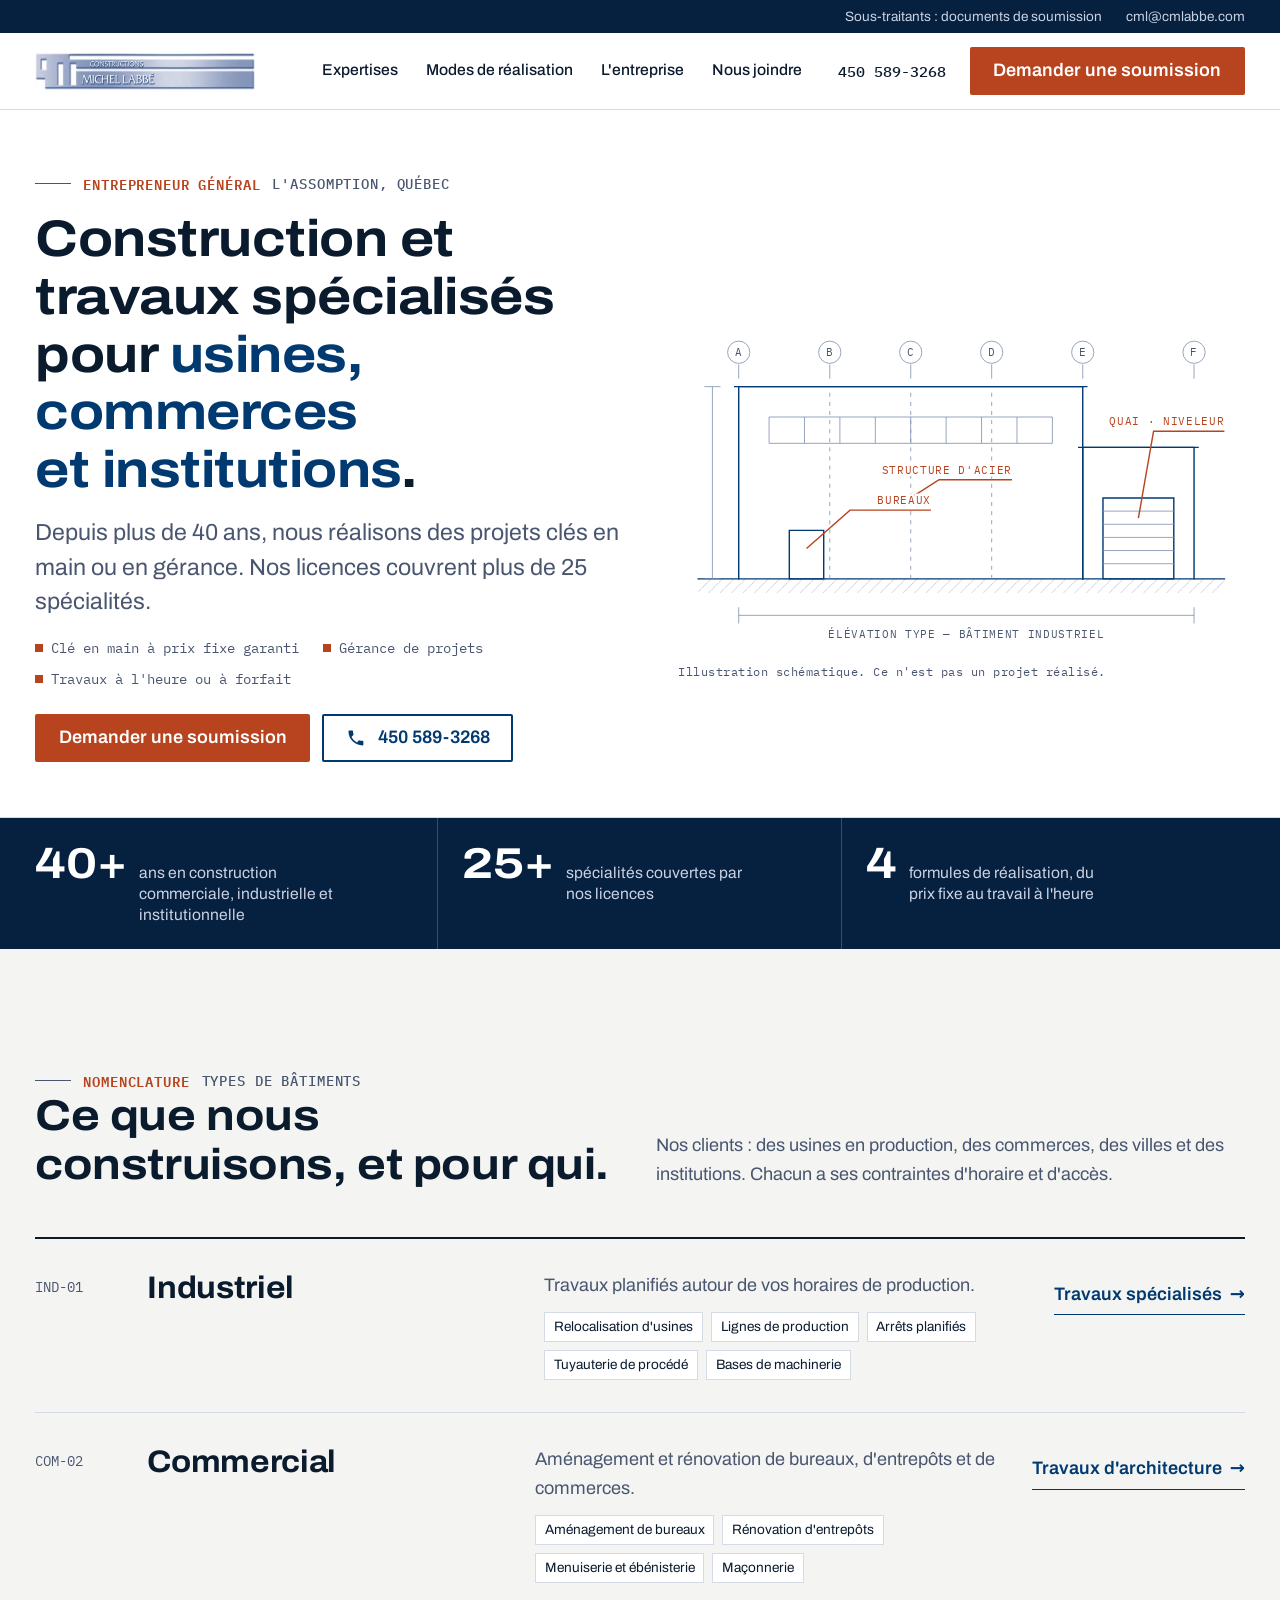
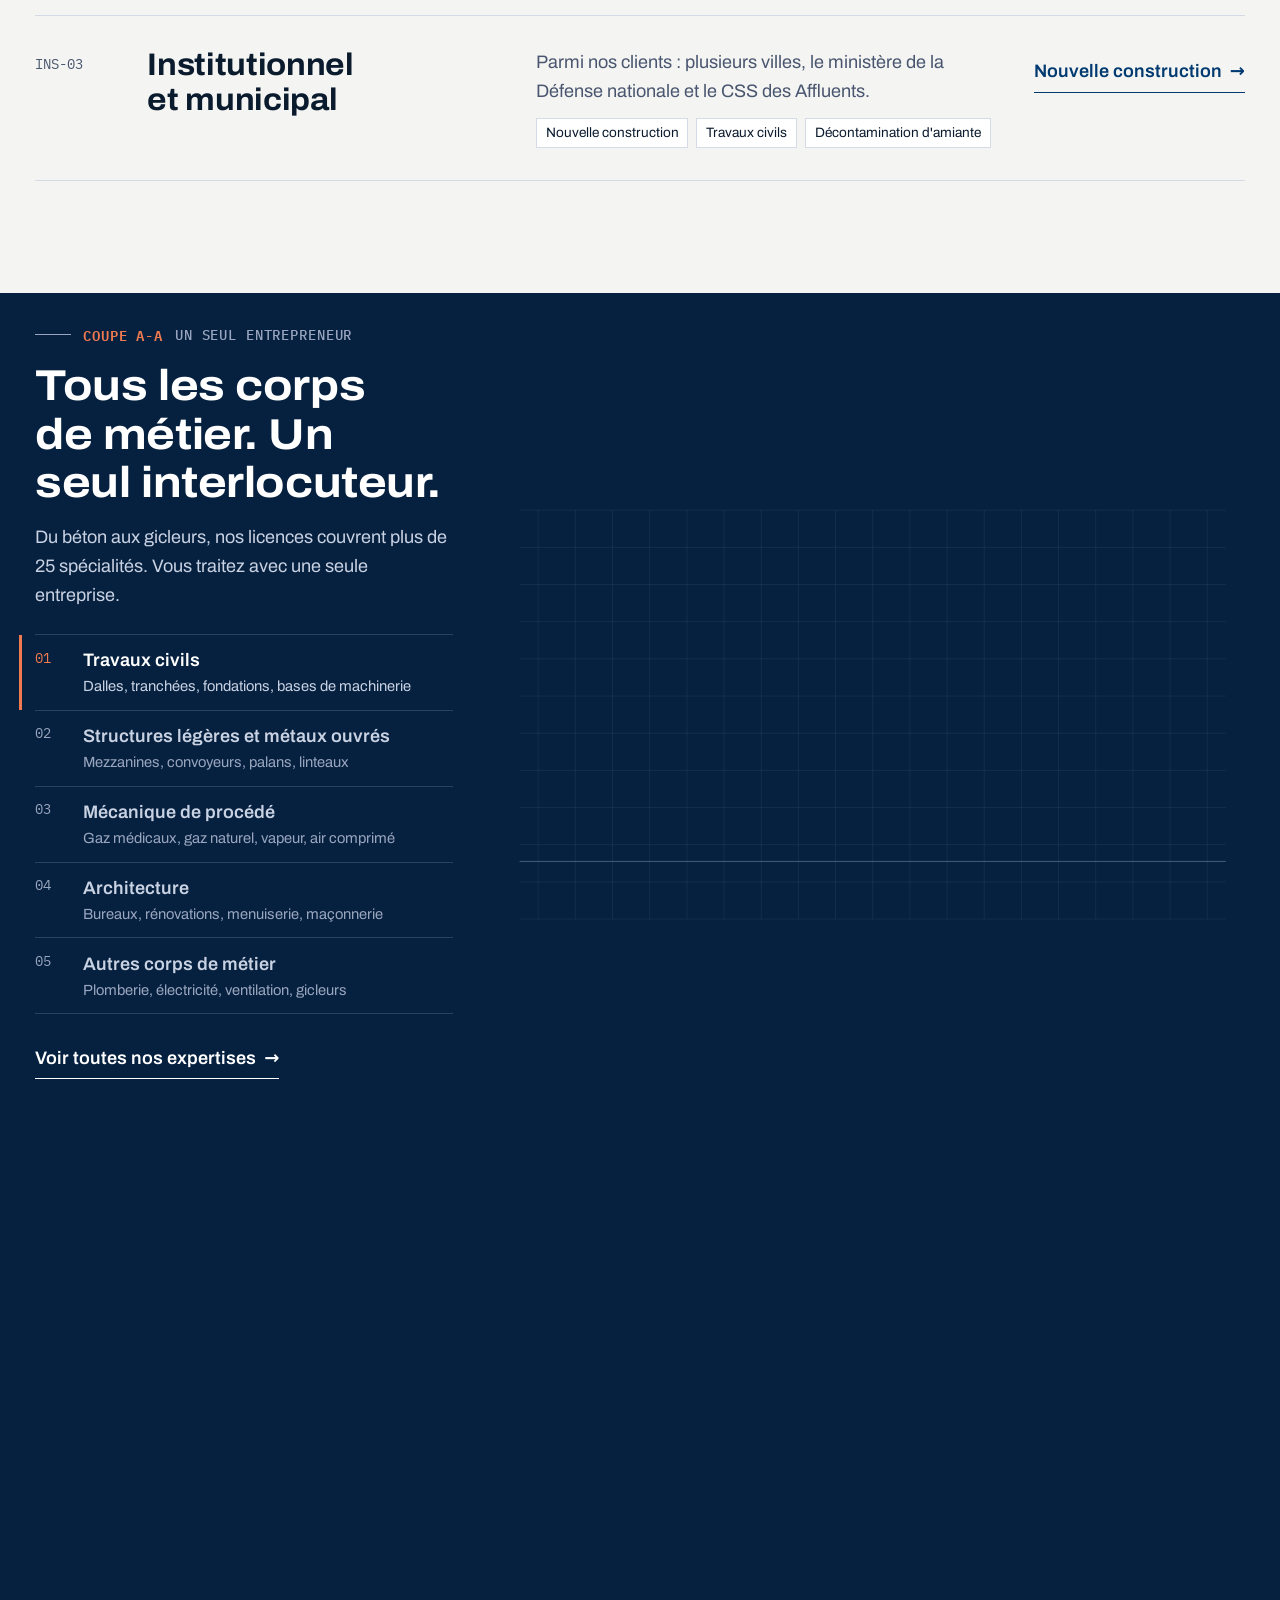
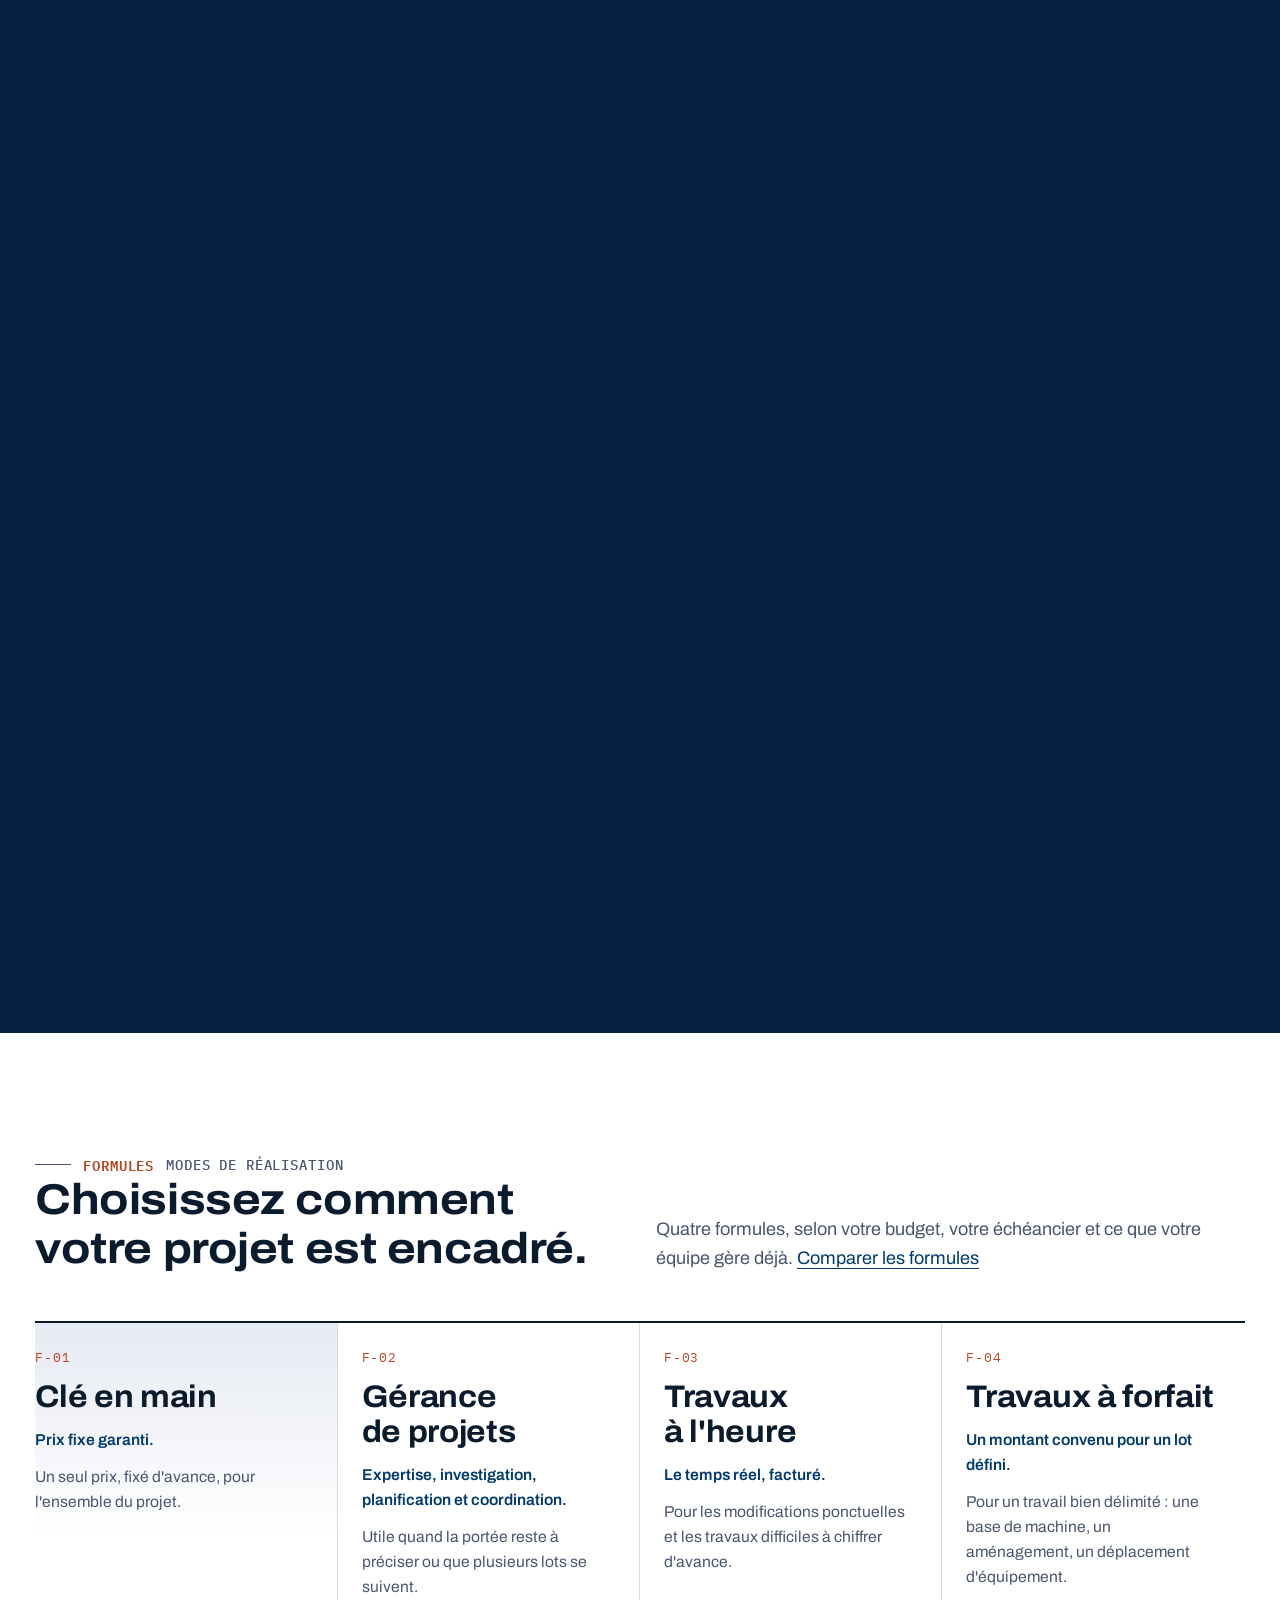
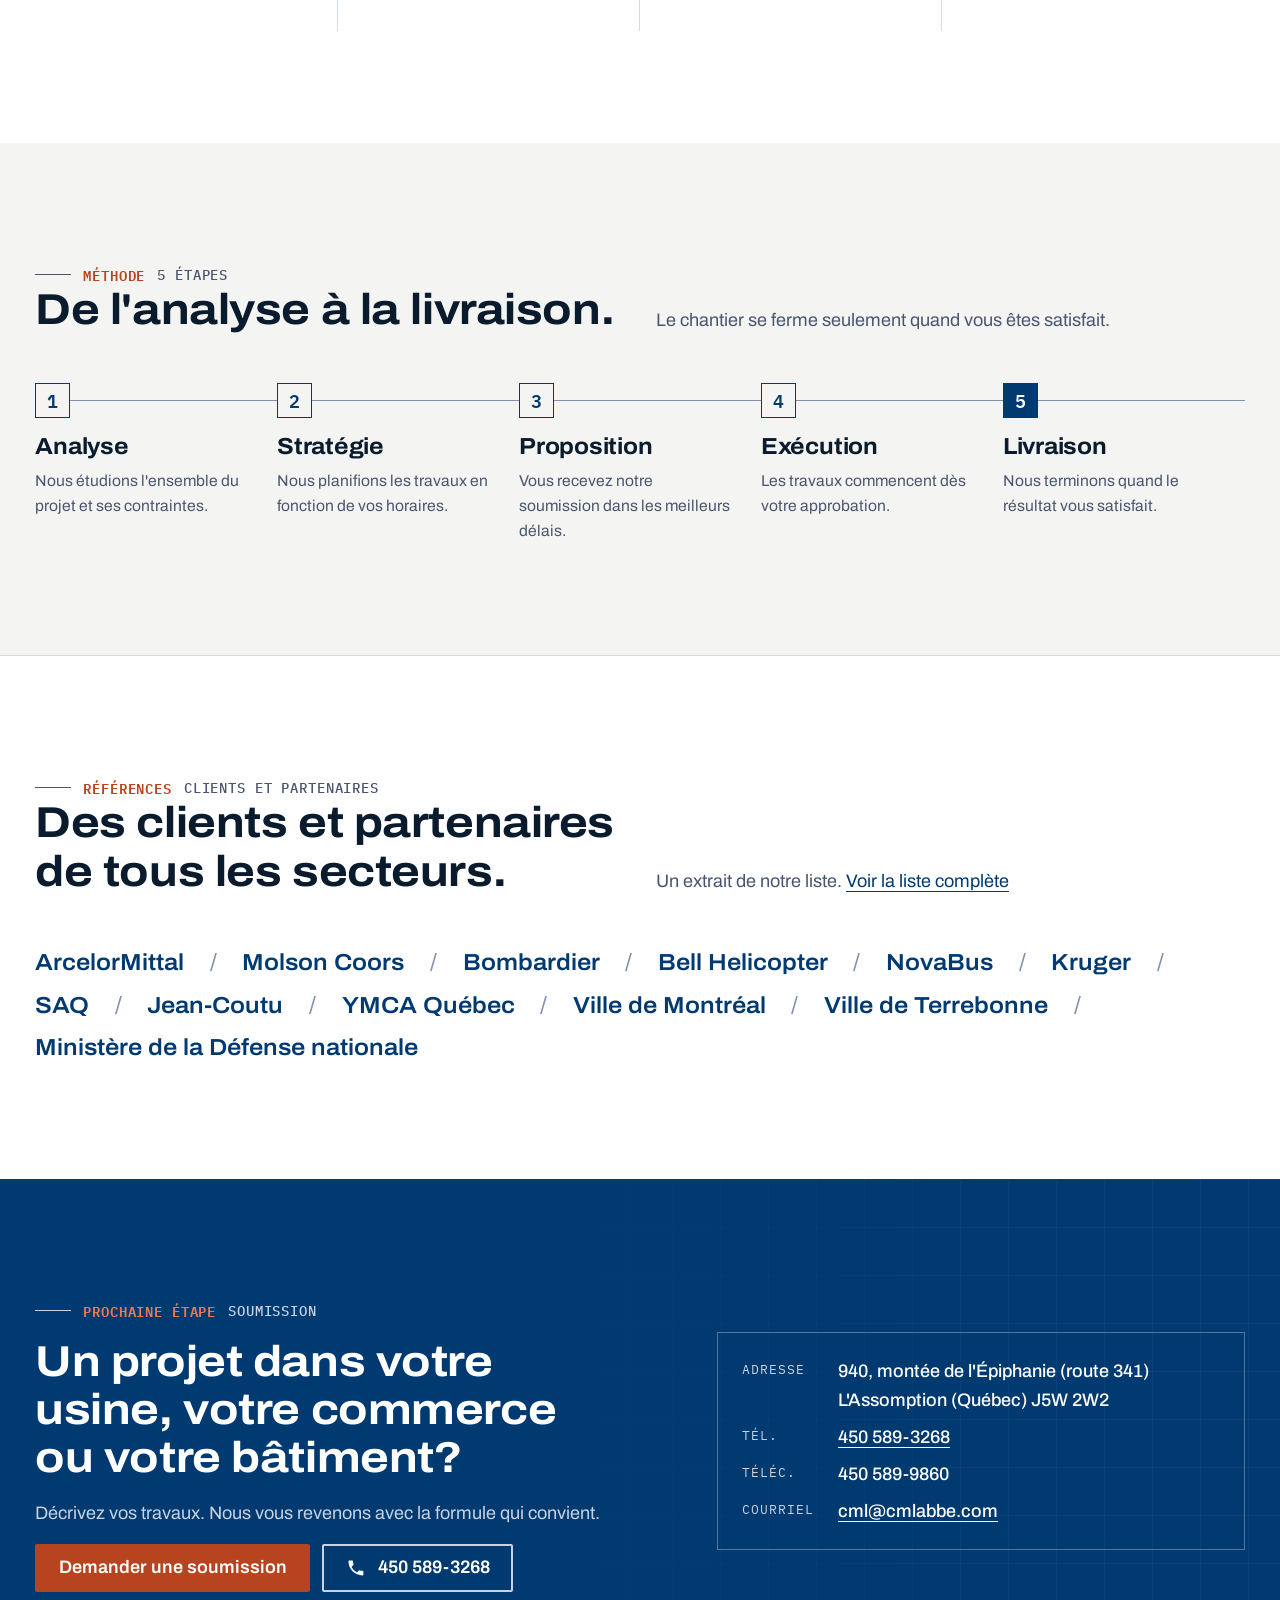
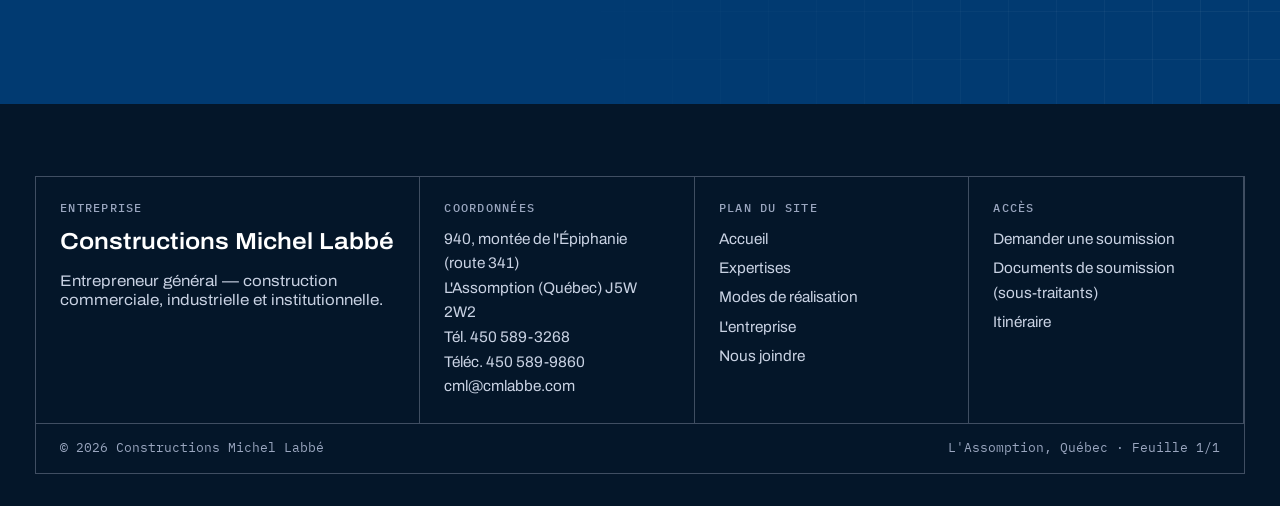
==== commit d317225f: "Retour à la première version des pages (hero clair, dessin à droite)" ====
--- a/index.html
+++ b/index.html
@@ -83,72 +83,89 @@
 </header>
 <main id="contenu" tabindex="-1">
 
-<!-- 1. HERO PLEIN ÉCRAN — dessin technique en fond, texte en surimpression -->
-<section class="hero-full" aria-labelledby="titre-accueil">
-  <div class="hero-full__bg"><svg viewBox="0 0 1200 600" preserveAspectRatio="xMidYMid slice" aria-hidden="true" focusable="false"><style>.hb{fill:none;stroke:#C9D2E3;stroke-width:2}.hb-thin{fill:none;stroke:#8090B0;stroke-width:1.2}.hb-ac{fill:none;stroke:#F07A50;stroke-width:2}.hb-dash{fill:none;stroke:#8090B0;stroke-width:1;stroke-dasharray:6 7}.grid line{stroke:rgba(201,210,227,.09);stroke-width:1}</style><g class="grid"><line x1="0" y1="0" x2="0" y2="600"/><line x1="60" y1="0" x2="60" y2="600"/><line x1="120" y1="0" x2="120" y2="600"/><line x1="180" y1="0" x2="180" y2="600"/><line x1="240" y1="0" x2="240" y2="600"/><line x1="300" y1="0" x2="300" y2="600"/><line x1="360" y1="0" x2="360" y2="600"/><line x1="420" y1="0" x2="420" y2="600"/><line x1="480" y1="0" x2="480" y2="600"/><line x1="540" y1="0" x2="540" y2="600"/><line x1="600" y1="0" x2="600" y2="600"/><line x1="660" y1="0" x2="660" y2="600"/><line x1="720" y1="0" x2="720" y2="600"/><line x1="780" y1="0" x2="780" y2="600"/><line x1="840" y1="0" x2="840" y2="600"/><line x1="900" y1="0" x2="900" y2="600"/><line x1="960" y1="0" x2="960" y2="600"/><line x1="1020" y1="0" x2="1020" y2="600"/><line x1="1080" y1="0" x2="1080" y2="600"/><line x1="1140" y1="0" x2="1140" y2="600"/><line x1="0" y1="0" x2="1200" y2="0"/><line x1="0" y1="60" x2="1200" y2="60"/><line x1="0" y1="120" x2="1200" y2="120"/><line x1="0" y1="180" x2="1200" y2="180"/><line x1="0" y1="240" x2="1200" y2="240"/><line x1="0" y1="300" x2="1200" y2="300"/><line x1="0" y1="360" x2="1200" y2="360"/><line x1="0" y1="420" x2="1200" y2="420"/><line x1="0" y1="480" x2="1200" y2="480"/><line x1="0" y1="540" x2="1200" y2="540"/></g><path class="hb" pathLength="1" d="M0 470H1200"/><path class="hb" pathLength="1" d="M120 470V150H760V470"/><path class="hb" pathLength="1" d="M112 150H768"/><path class="hb-thin" pathLength="1" d="M150 180H730"/><path class="hb-thin" pathLength="1" d="M150 180L179 152L208 180L237 152L266 180L295 152L324 180L353 152L382 180L411 152L440 180L469 152L498 180L527 152L556 180L585 152L614 180L643 152L672 180L701 152L730 180"/><path class="hb-thin" pathLength="1" d="M180 230H660V270H180Z"/><path class="hb-thin" pathLength="1" d="M220 230L220 270"/><path class="hb-thin" pathLength="1" d="M260 230L260 270"/><path class="hb-thin" pathLength="1" d="M300 230L300 270"/><path class="hb-thin" pathLength="1" d="M340 230L340 270"/><path class="hb-thin" pathLength="1" d="M380 230L380 270"/><path class="hb-thin" pathLength="1" d="M420 230L420 270"/><path class="hb-thin" pathLength="1" d="M460 230L460 270"/><path class="hb-thin" pathLength="1" d="M500 230L500 270"/><path class="hb-thin" pathLength="1" d="M540 230L540 270"/><path class="hb-thin" pathLength="1" d="M580 230L580 270"/><path class="hb-thin" pathLength="1" d="M620 230L620 270"/><path class="hb" pathLength="1" d="M760 470V260H1080V470"/><path class="hb" pathLength="1" d="M752 260H1088"/><path class="hb-thin" pathLength="1" d="M820 320H930V470H820Z"/><path class="hb-thin" pathLength="1" d="M820 341L930 341"/><path class="hb-thin" pathLength="1" d="M820 362L930 362"/><path class="hb-thin" pathLength="1" d="M820 383L930 383"/><path class="hb-thin" pathLength="1" d="M820 404L930 404"/><path class="hb-thin" pathLength="1" d="M820 425L930 425"/><path class="hb-thin" pathLength="1" d="M820 446L930 446"/><path class="hb-thin" pathLength="1" d="M970 350H1050V470H970Z"/><path class="hb-dash" d="M260 470V160"/><path class="hb-dash" d="M400 470V160"/><path class="hb-dash" d="M540 470V160"/><path class="hb-dash" d="M680 470V160"/><path class="hb" pathLength="1" d="M180 380H420"/><path class="hb" pathLength="1" d="M180 372H420"/><path class="hb" pathLength="1" d="M200 380L200 470"/><path class="hb" pathLength="1" d="M400 380L400 470"/><path class="hb-ac" pathLength="1" d="M470 420L700 386"/><path class="hb-ac" pathLength="1" d="M470 428L700 394"/><path class="hb-ac" pathLength="1" d="M160 300H740"/><path class="hb-ac" pathLength="1" d="M520 300V420"/><path class="hb-thin" pathLength="1" d="M120 520L1080 520"/><path class="hb-thin" pathLength="1" d="M120 510L120 530"/><path class="hb-thin" pathLength="1" d="M1080 510L1080 530"/><path class="hb-thin" pathLength="1" d="M60 150L60 470"/><path class="hb-thin" pathLength="1" d="M50 150L70 150"/><path class="hb-thin" pathLength="1" d="M50 470L70 470"/></svg></div>
-  <div class="wrap">
-    <p class="callout"><b>Entrepreneur général</b> Commercial · Industriel · Institutionnel</p>
-    <h1 id="titre-accueil">Un seul entrepreneur pour tout le chantier.</h1>
-    <p class="lede">Depuis plus de 40 ans, Constructions Michel Labbé réalise des projets clés en main ou en gérance, à L'Assomption et ailleurs au Québec.</p>
-    <div class="btn-row">
-      <a class="btn btn--primary" href="soumission.html">Demander une soumission</a>
-      <a class="btn btn--secondary" href="expertises.html">Voir nos expertises</a>
-    </div>
-    <ul class="hero-full__meta">
-      <li>Plus de 40 ans</li>
-      <li>Plus de 25 spécialités licenciées</li>
-      <li>4 formules de réalisation</li>
-      <li><a href="tel:+14505893268">450 589-3268</a></li>
+<!-- 1. HERO — [CONFIRMÉ] 40 ans, 25 spécialités, 4 formules (cmlabbe.com) -->
+<section class="hero" aria-labelledby="titre-accueil">
+  <div class="wrap hero__grid">
+    <div>
+      <p class="callout"><b>Entrepreneur général</b> L'Assomption, Québec</p>
+      <h1 id="titre-accueil">Construction et travaux spécialisés pour <em>usines, commerces et institutions</em>.</h1>
+      <p class="lede">Depuis plus de 40 ans, nous réalisons des projets clés en main ou en gérance. Nos licences couvrent plus de 25 spécialités.</p>
+      <ul class="hero__meta" aria-label="Formules offertes">
+        <li>Clé en main à prix fixe garanti</li>
+        <li>Gérance de projets</li>
+        <li>Travaux à l'heure ou à forfait</li>
+      </ul>
+      <div class="btn-row">
+        <a class="btn btn--primary" href="soumission.html">Demander une soumission</a>
+        <a class="btn btn--secondary" href="tel:+14505893268"><svg viewBox="0 0 24 24" aria-hidden="true" focusable="false"><path fill="currentColor" d="M6.6 10.8a15.1 15.1 0 0 0 6.6 6.6l2.2-2.2a1 1 0 0 1 1-.25 11.4 11.4 0 0 0 3.6.57 1 1 0 0 1 1 1V20a1 1 0 0 1-1 1A17 17 0 0 1 3 4a1 1 0 0 1 1-1h3.5a1 1 0 0 1 1 1c0 1.25.2 2.45.57 3.57a1 1 0 0 1-.25 1z"/></svg>450 589-3268</a>
+      </div>
+    </div>
+    <figure class="hero__figure">
+      <svg class="blueprint-svg draw" viewBox="0 0 560 400" role="img" aria-labelledby="hero-svg-t"><title id="hero-svg-t">Dessin schématique d'un bâtiment industriel avec quai de chargement, structure d'acier et bureaux</title><defs><pattern id="hatch" width="8" height="8" patternUnits="userSpaceOnUse" patternTransform="rotate(45)"><line x1="0" y1="0" x2="0" y2="8" stroke="#8090B0" stroke-width="1"/></pattern></defs><rect x="20" y="330" width="520" height="14" class="hatch" style="stroke:none"/><path class="ln" pathLength="1" d="M20 330H540"/><path class="ln d2" pathLength="1" d="M60 330V140H400V330"/><path class="ln d2" pathLength="1" d="M56 140H404"/><path class="ln d2" pathLength="1" d="M400 330V200H510V330"/><path class="ln d2" pathLength="1" d="M396 200H514"/><path class="ln-thin d3" pathLength="1" d="M90 170H370V196H90Z"/><path class="ln-thin d3" pathLength="1" d="M125 170L125 196"/><path class="ln-thin d3" pathLength="1" d="M160 170L160 196"/><path class="ln-thin d3" pathLength="1" d="M195 170L195 196"/><path class="ln-thin d3" pathLength="1" d="M230 170L230 196"/><path class="ln-thin d3" pathLength="1" d="M265 170L265 196"/><path class="ln-thin d3" pathLength="1" d="M300 170L300 196"/><path class="ln-thin d3" pathLength="1" d="M335 170L335 196"/><path class="ln d3" pathLength="1" d="M110 282H144V330H110Z"/><path class="ln d3" pathLength="1" d="M420 250H490V330H420Z"/><path class="ln-thin d4" pathLength="1" d="M420 263L490 263"/><path class="ln-thin d4" pathLength="1" d="M420 276L490 276"/><path class="ln-thin d4" pathLength="1" d="M420 289L490 289"/><path class="ln-thin d4" pathLength="1" d="M420 302L490 302"/><path class="ln-thin d4" pathLength="1" d="M420 315L490 315"/><path class="ln-thin" d="M150 330V146" style="stroke-dasharray:4 5;stroke-dashoffset:0;animation:none"/><path class="ln-thin" d="M230 330V146" style="stroke-dasharray:4 5;stroke-dashoffset:0;animation:none"/><path class="ln-thin" d="M310 330V146" style="stroke-dasharray:4 5;stroke-dashoffset:0;animation:none"/><path class="ln-thin d4" pathLength="1" d="M60 118L60 132"/><path class="ln-thin d4" pathLength="1" d="M49 106a11 11 0 1 0 22 0a11 11 0 1 0 -22 0"/><text class="lbl fade" x="60" y="110" text-anchor="middle">A</text><path class="ln-thin d4" pathLength="1" d="M150 118L150 132"/><path class="ln-thin d4" pathLength="1" d="M139 106a11 11 0 1 0 22 0a11 11 0 1 0 -22 0"/><text class="lbl fade" x="150" y="110" text-anchor="middle">B</text><path class="ln-thin d4" pathLength="1" d="M230 118L230 132"/><path class="ln-thin d4" pathLength="1" d="M219 106a11 11 0 1 0 22 0a11 11 0 1 0 -22 0"/><text class="lbl fade" x="230" y="110" text-anchor="middle">C</text><path class="ln-thin d4" pathLength="1" d="M310 118L310 132"/><path class="ln-thin d4" pathLength="1" d="M299 106a11 11 0 1 0 22 0a11 11 0 1 0 -22 0"/><text class="lbl fade" x="310" y="110" text-anchor="middle">D</text><path class="ln-thin d4" pathLength="1" d="M400 118L400 132"/><path class="ln-thin d4" pathLength="1" d="M389 106a11 11 0 1 0 22 0a11 11 0 1 0 -22 0"/><text class="lbl fade" x="400" y="110" text-anchor="middle">E</text><path class="ln-thin d4" pathLength="1" d="M510 118L510 132"/><path class="ln-thin d4" pathLength="1" d="M499 106a11 11 0 1 0 22 0a11 11 0 1 0 -22 0"/><text class="lbl fade" x="510" y="110" text-anchor="middle">F</text><path class="ln-thin d4" pathLength="1" d="M60 366L510 366"/><path class="ln-thin d4" pathLength="1" d="M60 358L60 374"/><path class="ln-thin d4" pathLength="1" d="M510 358L510 374"/><path class="ln-thin d4" pathLength="1" d="M34 140L34 330"/><path class="ln-thin d4" pathLength="1" d="M26 140L42 140"/><path class="ln-thin d4" pathLength="1" d="M26 330L42 330"/><path class="ln-accent d4" pathLength="1" d="M455 270L470 184H540"/><text class="lbl-accent fade" x="540" y="178" text-anchor="end">QUAI · NIVELEUR</text><path class="ln-accent d4" pathLength="1" d="M230 250L258 232H330"/><text class="lbl-accent fade" x="330" y="226" text-anchor="end">STRUCTURE D'ACIER</text><path class="ln-accent d4" pathLength="1" d="M127 300L170 262H250"/><text class="lbl-accent fade" x="250" y="256" text-anchor="end">BUREAUX</text><text class="lbl fade" x="285" y="388" text-anchor="middle">ÉLÉVATION TYPE — BÂTIMENT INDUSTRIEL</text></svg>
+      <figcaption>Illustration schématique. Ce n'est pas un projet réalisé.</figcaption>
+    </figure>
+  </div>
+</section>
+
+<!-- 2. FAITS — chiffres tous présents sur le site actuel -->
+<section class="facts on-dark" aria-label="L'entreprise en bref">
+  <div class="wrap">
+    <ul class="facts__list">
+      <li><span class="facts__num">40+</span><span class="facts__txt">ans en construction commerciale, industrielle et institutionnelle</span></li>
+      <li><span class="facts__num">25+</span><span class="facts__txt">spécialités couvertes par nos licences</span></li>
+      <li><span class="facts__num">4</span><span class="facts__txt">formules de réalisation, du prix fixe au travail à l'heure</span></li>
     </ul>
   </div>
 </section>
 
-<!-- 2. CARTES-SERVICES -->
-<section aria-label="Nos champs d'activité">
-  <h2 class="sr-only">Nos champs d'activité</h2>
-  <div class="tiles">
-      <a class="tile" href="expertises.html#specialises">
-        <span class="tile__art"><svg viewBox="0 0 320 180" preserveAspectRatio="xMidYMid meet" aria-hidden="true" focusable="false"><path class="ln" pathLength="1" d="M40 150H280"/><path class="ln" pathLength="1" d="M60 150V70H180V150"/><path class="ln" pathLength="1" d="M52 70H188"/><path class="ac" pathLength="1" d="M95 110L260 84"/><path class="ac" pathLength="1" d="M95 118L260 92"/><path class="ln" pathLength="1" d="M110 118L110 150"/><path class="ln" pathLength="1" d="M240 92L240 150"/><path class="ln" pathLength="1" d="M125 106a5 5 0 1 0 10 0a5 5 0 1 0 -10 0"/><path class="ln" pathLength="1" d="M170 99a5 5 0 1 0 10 0a5 5 0 1 0 -10 0"/><path class="ln" pathLength="1" d="M215 92a5 5 0 1 0 10 0a5 5 0 1 0 -10 0"/><path class="ln" pathLength="1" d="M200 60H285"/><path class="ln" pathLength="1" d="M250 60L250 78"/><path class="ln" pathLength="1" d="M244 78h12v10h-12z"/></svg></span>
-        <span class="tile__num">01</span>
-        <h3>Travaux spécialisés</h3>
-        <span class="tile__go"><span>Usines en production</span><span aria-hidden="true">→</span></span>
-      </a>
-      <a class="tile" href="expertises.html#civil">
-        <span class="tile__art"><svg viewBox="0 0 320 180" preserveAspectRatio="xMidYMid meet" aria-hidden="true" focusable="false"><path class="ln" pathLength="1" d="M30 150H290"/><path class="ln" pathLength="1" d="M60 120H260V150"/><path class="ln" pathLength="1" d="M60 120V150"/><path class="ac" pathLength="1" d="M110 90H210V120H110Z"/><path class="ln" pathLength="1" d="M126 78L126 90"/><path class="ln" pathLength="1" d="M194 78L194 90"/><path class="ln" pathLength="1" d="M230 150V132H280V150"/><path class="ln" pathLength="1" d="M40 150V136H80V150"/><path class="ln" pathLength="1" d="M60 104L260 104"/></svg></span>
-        <span class="tile__num">02</span>
-        <h3>Travaux civils</h3>
-        <span class="tile__go"><span>Béton et fondations</span><span aria-hidden="true">→</span></span>
-      </a>
-      <a class="tile" href="expertises.html#architecture">
-        <span class="tile__art"><svg viewBox="0 0 320 180" preserveAspectRatio="xMidYMid meet" aria-hidden="true" focusable="false"><path class="ln" pathLength="1" d="M40 150H280"/><path class="ln" pathLength="1" d="M70 150V60H250V150"/><path class="ln" pathLength="1" d="M62 60H258"/><path class="ln" pathLength="1" d="M160 60L160 150"/><path class="ln" pathLength="1" d="M90 85H140V120H90Z"/><path class="ln" pathLength="1" d="M115 85L115 120"/><path class="ac" pathLength="1" d="M185 150V100H225V150"/><path class="ac" pathLength="1" d="M215 126a3 3 0 1 0 6 0a3 3 0 1 0 -6 0"/></svg></span>
-        <span class="tile__num">03</span>
-        <h3>Architecture</h3>
-        <span class="tile__go"><span>Bureaux et rénovations</span><span aria-hidden="true">→</span></span>
-      </a>
-      <a class="tile" href="expertises.html#nouvelle-construction">
-        <span class="tile__art"><svg viewBox="0 0 320 180" preserveAspectRatio="xMidYMid meet" aria-hidden="true" focusable="false"><path class="ln" pathLength="1" d="M30 150H290"/><path class="ln" pathLength="1" d="M70 150V80H190V150"/><path class="ln" pathLength="1" d="M62 80H198"/><path class="ln" pathLength="1" d="M190 150V110H260V150"/><path class="ln" pathLength="1" d="M182 110H268"/><path class="ln" pathLength="1" d="M95 100H165V122H95Z"/><path class="ac" pathLength="1" d="M210 126H244V150H210Z"/><path class="ac" pathLength="1" d="M40 60H120"/><path class="ac" pathLength="1" d="M80 60L80 80"/></svg></span>
-        <span class="tile__num">04</span>
-        <h3>Nouvelle construction</h3>
-        <span class="tile__go"><span>Clé en main ou gérance</span><span aria-hidden="true">→</span></span>
-      </a>
-  </div>
-</section>
-
-<!-- 3. DÉCLARATION + AVANTAGES — [CONFIRMÉ] philosophie et engagements du site actuel -->
-<section class="section statement" aria-labelledby="titre-travail">
-  <div class="wrap">
-    <div class="statement__grid">
-      <div>
-        <p class="callout"><b>Notre travail</b> Ce qui nous distingue</p>
-        <h2 id="titre-travail">Contrôler les coûts, respecter les échéanciers.</h2>
-      </div>
-      <p class="big">Nos licences couvrent plus de 25 spécialités. Vous n'avez pas à coordonner six entrepreneurs : <em>vous en avez un seul</em>.</p>
-    </div>
-    <ul class="adv">
-      <li><h3>Des engagements tenus</h3><p>Délais, budget, accès au site, sécurité et propreté du chantier.</p></li>
-      <li><h3>Une gestion active</h3><p>Des superviseurs de projet responsables de leur chantier, du début à la fin.</p></li>
-      <li><h3>Des équipes spécialisées</h3><p>Une main-d'œuvre spécialisée, dont du personnel à temps plein en usine pour les métaux ouvrés.</p></li>
-    </ul>
+<!-- 3. POUR QUI — nomenclature -->
+<section class="section" aria-labelledby="titre-pour-qui">
+  <div class="wrap">
+    <div class="section-head">
+      <div>
+        <p class="callout"><b>Nomenclature</b> Types de bâtiments</p>
+        <h2 id="titre-pour-qui">Ce que nous construisons, et pour qui.</h2>
+      </div>
+      <p>Nos clients : des usines en production, des commerces, des villes et des institutions. Chacun a ses contraintes d'horaire et d'accès.</p>
+    </div>
+    <div class="schedule">
+      <article class="schedule__row">
+        <p class="schedule__ref">IND-01</p>
+        <h3>Industriel</h3>
+        <div>
+          <p>Travaux planifiés autour de vos horaires de production.</p>
+          <ul aria-label="Travaux industriels">
+            <li class="tag">Relocalisation d'usines</li><li class="tag">Lignes de production</li>
+            <li class="tag">Arrêts planifiés</li><li class="tag">Tuyauterie de procédé</li><li class="tag">Bases de machinerie</li>
+          </ul>
+        </div>
+        <a class="link-arrow" href="expertises.html#specialises">Travaux spécialisés</a>
+      </article>
+      <article class="schedule__row">
+        <p class="schedule__ref">COM-02</p>
+        <h3>Commercial</h3>
+        <div>
+          <p>Aménagement et rénovation de bureaux, d'entrepôts et de commerces.</p>
+          <ul aria-label="Travaux commerciaux">
+            <li class="tag">Aménagement de bureaux</li><li class="tag">Rénovation d'entrepôts</li>
+            <li class="tag">Menuiserie et ébénisterie</li><li class="tag">Maçonnerie</li>
+          </ul>
+        </div>
+        <a class="link-arrow" href="expertises.html#architecture">Travaux d'architecture</a>
+      </article>
+      <article class="schedule__row">
+        <p class="schedule__ref">INS-03</p>
+        <h3>Institutionnel et municipal</h3>
+        <div>
+          <p>Parmi nos clients : plusieurs villes, le ministère de la Défense nationale et le CSS des Affluents.</p>
+          <ul aria-label="Travaux institutionnels">
+            <li class="tag">Nouvelle construction</li><li class="tag">Travaux civils</li>
+            <li class="tag">Décontamination d'amiante</li>
+          </ul>
+        </div>
+        <a class="link-arrow" href="expertises.html#nouvelle-construction">Nouvelle construction</a>
+      </article>
+    </div>
   </div>
 </section>
 
@@ -159,9 +176,9 @@
   <div class="coupe__track">
     <div class="wrap coupe__sticky">
       <div class="coupe__intro">
-        <p class="callout"><b>Coupe A-A</b> Tous les corps de métier</p>
-        <h2 id="titre-coupe">Du béton aux gicleurs, sur le même chantier.</h2>
-        <p>Chaque spécialité s'ajoute au bâtiment. Toutes sont couvertes par nos licences.</p>
+        <p class="callout"><b>Coupe A-A</b> Un seul entrepreneur</p>
+        <h2 id="titre-coupe">Tous les corps de métier. Un seul interlocuteur.</h2>
+        <p>Du béton aux gicleurs, nos licences couvrent plus de 25 spécialités. Vous traitez avec une seule entreprise.</p>
         <ol class="coupe__steps">
           <li><strong>Travaux civils</strong><span>Dalles, tranchées, fondations, bases de machinerie</span></li>
           <li><strong>Structures légères et métaux ouvrés</strong><span>Mezzanines, convoyeurs, palans, linteaux</span></li>
@@ -178,41 +195,8 @@
   </div>
 </section>
 
-<!-- 5. SECTEURS -->
-<section class="section section--white" aria-labelledby="titre-secteurs">
-  <div class="wrap">
-    <div class="section-head">
-      <div>
-        <p class="callout"><b>Secteurs</b> Pour qui nous travaillons</p>
-        <h2 id="titre-secteurs">Des usines, des commerces, des bâtiments publics.</h2>
-      </div>
-      <p>Chaque secteur a ses contraintes d'horaire, d'accès et de sécurité. Les travaux sont planifiés en conséquence.</p>
-    </div>
-    <div class="sectors">
-      <article class="sector">
-        <p class="sector__id">IND-01</p>
-        <h3>Industriel</h3>
-        <p>Relocalisation d'usines, modification de lignes de production, arrêts planifiés, tuyauterie de procédé, bases de machinerie.</p>
-        <a class="link-arrow" href="expertises.html#specialises">Travaux spécialisés</a>
-      </article>
-      <article class="sector">
-        <p class="sector__id">COM-02</p>
-        <h3>Commercial</h3>
-        <p>Aménagement de bureaux, rénovation d'entrepôts et de commerces, menuiserie, ébénisterie et maçonnerie.</p>
-        <a class="link-arrow" href="expertises.html#architecture">Travaux d'architecture</a>
-      </article>
-      <article class="sector">
-        <p class="sector__id">INS-03</p>
-        <h3>Institutionnel et municipal</h3>
-        <p>Parmi nos clients : plusieurs villes, le ministère de la Défense nationale et le CSS des Affluents.</p>
-        <a class="link-arrow" href="expertises.html#nouvelle-construction">Nouvelle construction</a>
-      </article>
-    </div>
-  </div>
-</section>
-
-<!-- 6. FORMULES -->
-<section class="section" aria-labelledby="titre-formules">
+<!-- 5. FORMULES -->
+<section class="section section--white" aria-labelledby="titre-formules">
   <div class="wrap">
     <div class="section-head">
       <div>
@@ -250,26 +234,42 @@
   </div>
 </section>
 
-<!-- 7. BANDEAU DE NOMS — [CONFIRMÉ] liste publiée sur cmlabbe.com/clients-et-partenaires
-     [À VALIDER] autorisation d'afficher ces noms; aucun logo sans accord écrit -->
-<section class="section names on-dark" aria-labelledby="titre-clients">
+<!-- 6. MÉTHODE — [CONFIRMÉ] 5 étapes du site actuel -->
+<section class="section" aria-labelledby="titre-methode">
   <div class="wrap">
     <div class="section-head">
       <div>
+        <p class="callout"><b>Méthode</b> 5 étapes</p>
+        <h2 id="titre-methode">De l'analyse à la livraison.</h2>
+      </div>
+      <p>Le chantier se ferme seulement quand vous êtes satisfait.</p>
+    </div>
+    <ol class="steps">
+      <li><h3>Analyse</h3><p>Nous étudions l'ensemble du projet et ses contraintes.</p></li>
+      <li><h3>Stratégie</h3><p>Nous planifions les travaux en fonction de vos horaires.</p></li>
+      <li><h3>Proposition</h3><p>Vous recevez notre soumission dans les meilleurs délais.</p></li>
+      <li><h3>Exécution</h3><p>Les travaux commencent dès votre approbation.</p></li>
+      <li><h3>Livraison</h3><p>Nous terminons quand le résultat vous satisfait.</p></li>
+    </ol>
+  </div>
+</section>
+
+<!-- 7. CLIENTS ET PARTENAIRES — [CONFIRMÉ] liste publiée sur cmlabbe.com/clients-et-partenaires
+     [À VALIDER] autorisation d'afficher ces noms; ne pas ajouter de logos sans accord -->
+<section class="section section--white section--rule" aria-labelledby="titre-clients">
+  <div class="wrap">
+    <div class="section-head">
+      <div>
         <p class="callout"><b>Références</b> Clients et partenaires</p>
-        <h2 id="titre-clients">Ils nous confient leurs bâtiments.</h2>
-      </div>
-      <p>Alimentation, manufacturier, municipal, institutionnel : un extrait de notre liste.</p>
-    </div>
-    <ul class="names__list">
+        <h2 id="titre-clients">Des clients et partenaires de tous les secteurs.</h2>
+      </div>
+      <p>Un extrait de notre liste. <a href="entreprise.html#clients">Voir la liste complète</a></p>
+    </div>
+    <ul class="clients--compact">
       <li>ArcelorMittal</li><li>Molson Coors</li><li>Bombardier</li><li>Bell Helicopter</li>
-      <li>NovaBus</li><li>Kruger</li><li>Howmet Aerospace</li><li>SAQ</li><li>Jean-Coutu</li>
-      <li>Aliments Dare</li><li>Ville de Montréal</li><li>Ville de Terrebonne</li>
-      <li>Ministère de la Défense nationale</li><li>YMCA Québec</li><li>CSS des Affluents</li>
+      <li>NovaBus</li><li>Kruger</li><li>SAQ</li><li>Jean-Coutu</li><li>YMCA Québec</li>
+      <li>Ville de Montréal</li><li>Ville de Terrebonne</li><li>Ministère de la Défense nationale</li>
     </ul>
-    <div class="btn-row">
-      <a class="btn btn--secondary" href="entreprise.html#clients">Voir la liste complète</a>
-    </div>
   </div>
 </section>
 
--- a/assets/css/site.css
+++ b/assets/css/site.css
@@ -0,0 +1,906 @@
+/* ==========================================================================
+   Constructions Michel Labbé — système « Coupe technique »
+   Palette issue du logo (bleu acier), du bouton actuel (#013A71)
+   et de la couleur de tuile du site actuel (#DA532C, assombrie pour AA).
+   ========================================================================== */
+
+/* Polices auto-hébergées (licence SIL OFL) — aucune requête vers un tiers (Loi 25) */
+@font-face { font-family: "Archivo"; font-style: normal; font-display: swap; font-weight: 100 900; font-stretch: 62% 125%;
+  src: url("../fonts/archivo-var-latin.woff2") format("woff2-variations"), url("../fonts/archivo-var-latin.woff2") format("woff2"); }
+@font-face { font-family: "IBM Plex Mono"; font-style: normal; font-display: swap; font-weight: 400; src: url("../fonts/plex-mono-400.woff2") format("woff2"); }
+@font-face { font-family: "IBM Plex Mono"; font-style: normal; font-display: swap; font-weight: 500; src: url("../fonts/plex-mono-500.woff2") format("woff2"); }
+@font-face { font-family: "IBM Plex Mono"; font-style: normal; font-display: swap; font-weight: 600; src: url("../fonts/plex-mono-600.woff2") format("woff2"); }
+
+:root {
+  /* Couleurs */
+  --paper: #F4F5F2;
+  --white: #FFFFFF;
+  --ink: #0B1B2E;
+  --muted: #4A5670;
+  --navy: #013A71;
+  --navy-deep: #06213F;
+  --navy-deeper: #041629;
+  --steel: #8090B0;
+  --steel-2: #C9D2E3;
+  --steel-3: #E6EAF2;
+  --line: #D5DBE6;
+  --signal: #B8431F;          /* dérivé de #DA532C — 5,4:1 sur blanc */
+  --signal-dark: #9A3717;
+  --signal-on-dark: #F07A50;  /* 5,9:1 sur --navy-deep */
+  --on-dark: #C9D2E3;
+  --on-dark-muted: #9AA6BF;
+  --success: #1F6B3A;
+  --error: #A12020;
+
+  /* Typographie */
+  --font-sans: "Archivo", system-ui, -apple-system, "Segoe UI", Roboto, sans-serif;
+  --font-mono: "IBM Plex Mono", ui-monospace, "SFMono-Regular", Menlo, monospace;
+  --step--1: clamp(0.84rem, 0.82rem + 0.1vw, 0.9rem);
+  --step-0: clamp(1.02rem, 0.98rem + 0.2vw, 1.13rem);
+  --step-1: clamp(1.2rem, 1.1rem + 0.45vw, 1.45rem);
+  --step-2: clamp(1.45rem, 1.25rem + 0.9vw, 1.95rem);
+  --step-3: clamp(1.8rem, 1.45rem + 1.6vw, 2.7rem);
+  --step-4: clamp(2.2rem, 1.6rem + 2.8vw, 3.9rem);
+
+  /* Espacements */
+  --space-1: 0.25rem; --space-2: 0.5rem; --space-3: 0.75rem; --space-4: 1rem;
+  --space-5: 1.5rem;  --space-6: 2rem;   --space-7: 3rem;    --space-8: 4.5rem;
+  --space-9: clamp(4rem, 3rem + 5vw, 7.5rem);
+
+  /* Largeurs */
+  --wrap: 76rem;
+  --wrap-narrow: 46rem;
+  --gutter: clamp(1rem, 0.6rem + 2vw, 2.5rem);
+
+  /* Mouvement */
+  --ease-out: cubic-bezier(0.2, 0.7, 0.2, 1);
+  --ease-draw: cubic-bezier(0.65, 0, 0.35, 1);
+  --dur-fast: 150ms;
+  --dur-base: 260ms;
+  --dur-draw: 1400ms;
+
+  --radius: 2px;
+  --header-h: 76px;
+}
+
+/* ---------- Base ---------- */
+*, *::before, *::after { box-sizing: border-box; }
+html { -webkit-text-size-adjust: 100%; scroll-padding-top: calc(var(--header-h) + 1rem); }
+body {
+  margin: 0;
+  background: var(--paper);
+  color: var(--ink);
+  font-family: var(--font-sans);
+  font-size: var(--step-0);
+  line-height: 1.6;
+  font-variation-settings: "wdth" 100;
+  text-rendering: optimizeLegibility;
+}
+img, svg { display: block; max-width: 100%; }
+img { height: auto; }
+a { color: var(--navy); text-underline-offset: 0.2em; text-decoration-thickness: 1px; }
+a:hover { color: var(--signal); }
+p { margin: 0 0 var(--space-4); max-width: 65ch; }
+ul, ol { margin: 0; padding: 0; }
+h1, h2, h3, h4 {
+  margin: 0 0 var(--space-4);
+  line-height: 1.12;
+  font-weight: 700;
+  font-variation-settings: "wdth" 112;
+  letter-spacing: -0.01em;
+  text-wrap: balance;
+}
+h1 { font-size: var(--step-4); }
+h2 { font-size: var(--step-3); }
+h3 { font-size: var(--step-1); font-variation-settings: "wdth" 106; }
+
+:focus-visible { outline: 3px solid var(--signal); outline-offset: 3px; }
+.on-dark :focus-visible { outline-color: var(--signal-on-dark); }
+
+.sr-only {
+  position: absolute !important; width: 1px; height: 1px; padding: 0; margin: -1px;
+  overflow: hidden; clip: rect(0 0 0 0); white-space: nowrap; border: 0;
+}
+.skip-link {
+  position: absolute; left: var(--space-4); top: -100px; z-index: 100;
+  background: var(--navy); color: var(--white); padding: var(--space-3) var(--space-4);
+  font-weight: 600;
+}
+.skip-link:focus { top: var(--space-4); color: var(--white); }
+
+.wrap { width: min(100% - 2 * var(--gutter), var(--wrap)); margin-inline: auto; }
+.wrap--narrow { width: min(100% - 2 * var(--gutter), var(--wrap-narrow)); margin-inline: auto; }
+.section { padding-block: var(--space-9); }
+.section--tight { padding-block: var(--space-8); }
+.section--white { background: var(--white); }
+.section--rule { border-top: 1px solid var(--line); }
+
+/* ---------- Signature : annotation technique ---------- */
+.callout {
+  display: inline-flex; align-items: center; gap: var(--space-3);
+  font-family: var(--font-mono); font-size: var(--step--1); font-weight: 500;
+  letter-spacing: 0.06em; text-transform: uppercase; color: var(--muted);
+  margin: 0 0 var(--space-4);
+}
+.callout::before {
+  content: ""; width: 2.25rem; height: 1px; background: currentColor;
+  box-shadow: 0 -4px 0 -0px transparent;
+}
+.callout b { color: var(--signal); font-weight: 600; }
+.on-dark .callout { color: var(--on-dark-muted); }
+.on-dark .callout b { color: var(--signal-on-dark); }
+
+/* Ligne de cote : séparateur avec extrémités */
+.cote {
+  position: relative; display: flex; align-items: center; gap: var(--space-3);
+  font-family: var(--font-mono); font-size: 0.78rem; letter-spacing: 0.08em;
+  text-transform: uppercase; color: var(--muted);
+}
+.cote::before, .cote::after { content: ""; flex: 1; height: 1px; background: var(--steel); }
+.cote > span { padding-inline: var(--space-2); }
+.cote-ticks { position: relative; }
+.cote-ticks::before, .cote-ticks::after {
+  content: ""; position: absolute; top: 50%; width: 1px; height: 14px; background: var(--steel);
+  transform: translateY(-50%);
+}
+.cote-ticks::before { left: 0; }
+.cote-ticks::after { right: 0; }
+
+.lede { font-size: var(--step-1); line-height: 1.5; color: var(--muted); max-width: 52ch; }
+.on-dark { background: var(--navy-deep); color: var(--white); }
+.on-dark .lede, .on-dark p { color: var(--on-dark); }
+.on-dark a { color: var(--white); }
+.on-dark a:hover { color: var(--signal-on-dark); }
+
+/* ---------- Boutons ---------- */
+.btn {
+  display: inline-flex; align-items: center; justify-content: center; gap: var(--space-3);
+  min-height: 48px; padding: 0.7rem 1.35rem;
+  font: 600 var(--step-0)/1.2 var(--font-sans);
+  text-decoration: none; border: 2px solid transparent; border-radius: var(--radius);
+  cursor: pointer;
+  transition: background-color var(--dur-fast) ease, color var(--dur-fast) ease,
+              border-color var(--dur-fast) ease, transform var(--dur-fast) ease;
+}
+.btn svg { width: 1.1em; height: 1.1em; flex: none; }
+.btn--primary { background: var(--signal); color: var(--white); }
+.btn--primary:hover { background: var(--signal-dark); color: var(--white); }
+.btn--secondary { background: transparent; color: var(--navy); border-color: var(--navy); }
+.btn--secondary:hover { background: var(--navy); color: var(--white); }
+.on-dark .btn--secondary { color: var(--white); border-color: var(--on-dark); }
+.on-dark .btn--secondary:hover { background: var(--white); color: var(--navy-deep); }
+.btn:active { transform: translateY(1px); }
+.btn[disabled], .btn[aria-disabled="true"] { opacity: 0.6; cursor: progress; }
+.btn-row { display: flex; flex-wrap: wrap; gap: var(--space-3); }
+
+.link-arrow {
+  display: inline-flex; align-items: center; gap: var(--space-2);
+  font-weight: 600; text-decoration: none; border-bottom: 1px solid currentColor;
+  padding-block: 0.35rem;
+}
+.link-arrow::after { content: "→"; transition: transform var(--dur-fast) var(--ease-out); }
+.link-arrow:hover::after { transform: translateX(4px); }
+
+/* ---------- En-tête ---------- */
+.site-header {
+  position: sticky; top: 0; z-index: 50;
+  background: var(--white);
+  border-bottom: 1px solid var(--line);
+}
+.site-header__inner {
+  display: flex; align-items: center; justify-content: space-between; gap: var(--space-5);
+  min-height: var(--header-h);
+}
+.brand { display: block; flex: none; }
+.brand img { width: 220px; height: auto; }
+.nav { display: flex; align-items: center; gap: var(--space-5); }
+.nav__list { display: flex; gap: var(--space-1); list-style: none; }
+.nav__list a {
+  display: block; padding: 0.6rem 0.75rem; text-decoration: none; color: var(--ink);
+  font-weight: 500; font-size: 0.98rem; border-bottom: 2px solid transparent;
+}
+.nav__list a:hover { color: var(--navy); border-bottom-color: var(--steel); }
+.nav__list a[aria-current="page"] { color: var(--navy); border-bottom-color: var(--signal); }
+.nav__tel {
+  font-family: var(--font-mono); font-weight: 500; font-size: 0.95rem;
+  color: var(--ink); text-decoration: none; white-space: nowrap;
+}
+.nav__tel:hover { color: var(--signal); }
+.nav-toggle {
+  display: none; min-width: 48px; min-height: 48px; padding: 0 0.75rem;
+  background: transparent; border: 1px solid var(--line); border-radius: var(--radius);
+  font: 600 0.95rem var(--font-sans); color: var(--ink); cursor: pointer;
+  align-items: center; gap: var(--space-2);
+}
+.nav-toggle__bars { position: relative; width: 20px; height: 2px; background: currentColor; }
+.nav-toggle__bars::before, .nav-toggle__bars::after {
+  content: ""; position: absolute; left: 0; width: 20px; height: 2px; background: currentColor;
+  transition: transform var(--dur-base) var(--ease-out);
+}
+.nav-toggle__bars::before { top: -6px; }
+.nav-toggle__bars::after { top: 6px; }
+.nav-toggle[aria-expanded="true"] .nav-toggle__bars { background: transparent; }
+.nav-toggle[aria-expanded="true"] .nav-toggle__bars::before { transform: translateY(6px) rotate(45deg); }
+.nav-toggle[aria-expanded="true"] .nav-toggle__bars::after { transform: translateY(-6px) rotate(-45deg); }
+
+.topbar {
+  background: var(--navy-deep); color: var(--on-dark);
+  font-size: 0.85rem;
+}
+.topbar .wrap { display: flex; justify-content: flex-end; gap: var(--space-5); padding-block: 0.35rem; }
+.topbar a { color: var(--on-dark); text-decoration: none; }
+.topbar a:hover { color: var(--white); text-decoration: underline; }
+
+@media (max-width: 1080px) {
+  .nav__tel { display: none; }
+}
+@media (max-width: 900px) {
+  :root { --header-h: 64px; }
+  .brand img { width: 176px; }
+  .nav-toggle { display: inline-flex; }
+  .nav {
+    position: fixed; inset: var(--header-h) 0 0 0; z-index: 49;
+    flex-direction: column; align-items: stretch; gap: 0;
+    background: var(--white); padding: var(--space-5) var(--gutter) var(--space-7);
+    overflow-y: auto;
+    visibility: hidden; opacity: 0; transform: translateY(-8px);
+    transition: opacity var(--dur-base) ease, transform var(--dur-base) var(--ease-out), visibility 0s linear var(--dur-base);
+  }
+  .nav.is-open { visibility: visible; opacity: 1; transform: none; transition-delay: 0s; }
+  .nav__list { flex-direction: column; gap: 0; }
+  .nav__list a { padding: 1rem 0; font-size: 1.2rem; border-bottom: 1px solid var(--line); }
+  .nav__list a[aria-current="page"] { border-bottom-color: var(--line); box-shadow: inset 4px 0 0 var(--signal); padding-left: 0.9rem; }
+  .nav .btn { margin-top: var(--space-5); width: 100%; }
+  .nav__tel { display: block; margin-top: var(--space-5); font-size: 1.2rem; }
+  .topbar { display: none; }
+  body.nav-open { overflow: hidden; }
+}
+
+/* ---------- Hero (accueil) ---------- */
+.hero { background: var(--white); border-bottom: 1px solid var(--line); overflow: hidden; }
+.hero__grid {
+  display: grid; grid-template-columns: minmax(0, 1.05fr) minmax(0, 1fr);
+  gap: var(--space-7); align-items: center;
+  padding-block: clamp(2.5rem, 1.5rem + 4vw, 5.5rem);
+}
+.hero h1 { font-size: var(--step-4); max-width: 18ch; }
+.hero h1 em { font-style: normal; color: var(--navy); }
+.hero__meta {
+  display: flex; flex-wrap: wrap; gap: var(--space-2) var(--space-5);
+  margin: var(--space-5) 0 var(--space-6); padding: 0; list-style: none;
+  font-family: var(--font-mono); font-size: 0.9rem; color: var(--muted);
+}
+.hero__meta li { display: flex; align-items: center; gap: var(--space-2); }
+.hero__meta li::before { content: ""; width: 8px; height: 8px; background: var(--signal); }
+.hero__figure { position: relative; margin: 0; }
+.hero__figure figcaption {
+  margin-top: var(--space-3); font-family: var(--font-mono); font-size: 0.78rem;
+  color: var(--muted); letter-spacing: 0.04em;
+}
+.blueprint-svg { width: 100%; height: auto; }
+.blueprint-svg .ln { fill: none; stroke: var(--navy); stroke-width: 1.4; stroke-linecap: square; }
+.blueprint-svg .ln-thin { fill: none; stroke: var(--steel); stroke-width: 0.8; }
+.blueprint-svg .ln-accent { fill: none; stroke: var(--signal); stroke-width: 1.4; }
+.blueprint-svg .hatch { fill: url(#hatch); stroke: var(--navy); stroke-width: 1; }
+.blueprint-svg .lbl { font-family: var(--font-mono); font-size: 11px; fill: var(--muted); letter-spacing: 0.06em; }
+.blueprint-svg .lbl-accent { font-family: var(--font-mono); font-size: 11px; fill: var(--signal); letter-spacing: 0.06em; }
+
+.draw path, .draw line, .draw rect, .draw polyline, .draw circle {
+  stroke-dasharray: 1; stroke-dashoffset: 1;
+  animation: draw var(--dur-draw) var(--ease-draw) forwards;
+}
+.draw .d2 { animation-delay: 200ms; }
+.draw .d3 { animation-delay: 450ms; }
+.draw .d4 { animation-delay: 700ms; }
+.draw .fade { opacity: 0; animation: fadein 600ms ease forwards 900ms; stroke-dasharray: none; stroke-dashoffset: 0; }
+@keyframes draw { to { stroke-dashoffset: 0; } }
+@keyframes fadein { to { opacity: 1; } }
+
+@media (max-width: 860px) {
+  .hero__grid { grid-template-columns: 1fr; gap: var(--space-5); }
+  .hero__figure { order: 2; }
+}
+
+/* ---------- Bande de faits ---------- */
+.facts { background: var(--navy-deep); color: var(--white); }
+.facts__list {
+  display: grid; grid-template-columns: repeat(3, minmax(0, 1fr)); list-style: none;
+}
+.facts__list li {
+  padding: var(--space-5) var(--space-5) var(--space-5) 0;
+  border-right: 1px solid rgba(201, 210, 227, 0.25);
+  display: flex; align-items: baseline; gap: var(--space-3); flex-wrap: wrap;
+}
+.facts__list li + li { padding-left: var(--space-5); }
+.facts__list li:last-child { border-right: 0; }
+.facts__num { font-size: var(--step-3); font-weight: 700; font-variation-settings: "wdth" 118; line-height: 1; }
+.facts__txt { color: var(--on-dark); font-size: 0.98rem; max-width: 22ch; line-height: 1.35; }
+@media (max-width: 760px) {
+  .facts__list { grid-template-columns: 1fr; }
+  .facts__list li, .facts__list li + li { padding: var(--space-4) 0; border-right: 0; border-bottom: 1px solid rgba(201,210,227,0.25); }
+  .facts__list li:last-child { border-bottom: 0; }
+}
+
+/* ---------- Nomenclature (liste type tableau de dessin) ---------- */
+.schedule { border-top: 2px solid var(--ink); }
+.schedule__row {
+  display: grid; grid-template-columns: 5.5rem minmax(0, 1fr) minmax(0, 1.3fr) auto;
+  gap: var(--space-5); align-items: start;
+  padding-block: var(--space-6); border-bottom: 1px solid var(--line);
+}
+.schedule__ref { font-family: var(--font-mono); font-size: 0.85rem; color: var(--signal); padding-top: 0.35rem; }
+.schedule__row h3 { margin: 0; font-size: var(--step-2); }
+.schedule__row p { margin: 0; color: var(--muted); }
+.schedule__row ul { list-style: none; display: flex; flex-wrap: wrap; gap: var(--space-2); margin-top: var(--space-3); }
+.tag {
+  display: inline-block; padding: 0.2rem 0.55rem; border: 1px solid var(--line);
+  font-size: 0.85rem; color: var(--ink); background: var(--white);
+}
+.schedule__row .link-arrow { white-space: nowrap; margin-top: 0.2rem; }
+@media (max-width: 860px) {
+  .schedule__row { grid-template-columns: 3.5rem minmax(0, 1fr); gap: var(--space-2) var(--space-4); }
+  .schedule__row > :nth-child(3), .schedule__row > :nth-child(4) { grid-column: 2; }
+}
+
+/* ---------- Section d'en-tête ---------- */
+.section-head { display: grid; grid-template-columns: minmax(0, 1fr) minmax(0, 1fr); gap: var(--space-6); align-items: end; margin-bottom: var(--space-7); }
+.section-head h2 { margin: 0; max-width: 20ch; }
+.section-head p { margin: 0; color: var(--muted); }
+.on-dark .section-head p { color: var(--on-dark); }
+@media (max-width: 760px) { .section-head { grid-template-columns: 1fr; gap: var(--space-4); } }
+
+/* ---------- Scène signature : La coupe ---------- */
+.coupe { position: relative; background: var(--navy-deep); color: var(--white); }
+.coupe__track { height: 260vh; position: relative; }
+.coupe__sticky {
+  position: sticky; top: var(--header-h);
+  height: calc(100vh - var(--header-h)); min-height: 560px;
+  display: grid; grid-template-columns: minmax(0, 0.8fr) minmax(0, 1.2fr);
+  gap: var(--space-7); align-items: center;
+}
+.coupe__intro h2 { font-size: var(--step-3); max-width: 16ch; }
+.coupe__steps { list-style: none; counter-reset: s; margin-top: var(--space-5); }
+.coupe__steps li {
+  position: relative; padding: 0.7rem 0 0.7rem 3rem;
+  border-top: 1px solid rgba(201,210,227,0.18);
+  color: var(--on-dark-muted);
+  transition: color var(--dur-base) ease;
+}
+.coupe__steps li:last-child { border-bottom: 1px solid rgba(201,210,227,0.18); }
+.coupe__steps li::before {
+  counter-increment: s; content: "0" counter(s);
+  position: absolute; left: 0; top: 0.78rem;
+  font-family: var(--font-mono); font-size: 0.85rem; color: var(--on-dark-muted);
+}
+.coupe__steps strong { display: block; color: var(--on-dark); font-weight: 600; }
+.coupe__steps span { display: block; font-size: 0.92rem; }
+.coupe__steps li.is-active, .coupe__steps li.is-done { color: var(--on-dark); }
+.coupe__steps li.is-active strong { color: var(--white); }
+.coupe__steps li.is-active::before, .coupe__steps li.is-done::before { color: var(--signal-on-dark); }
+.coupe__steps li.is-active::after {
+  content: ""; position: absolute; left: -1rem; top: 0; bottom: 0; width: 3px; background: var(--signal-on-dark);
+}
+.coupe__outro { margin-top: var(--space-5); }
+.coupe__figure { margin: 0; }
+.coupe-svg { width: 100%; height: auto; max-height: calc(100vh - var(--header-h) - 3rem); }
+.coupe-svg .base { fill: none; stroke: rgba(201,210,227,0.35); stroke-width: 1; }
+.coupe-svg .grid line { stroke: rgba(201,210,227,0.08); stroke-width: 1; }
+.coupe-svg .layer path, .coupe-svg .layer line, .coupe-svg .layer rect,
+.coupe-svg .layer polyline, .coupe-svg .layer circle {
+  fill: none; stroke: var(--on-dark); stroke-width: 1.6; stroke-linecap: square;
+  stroke-dasharray: 1; stroke-dashoffset: calc(1 - var(--lp, 0));
+}
+.coupe-svg .layer .fill-hatch { fill: url(#hatch-dark); }
+.coupe-svg .layer--pipes path, .coupe-svg .layer--pipes line, .coupe-svg .layer--pipes circle { stroke: var(--signal-on-dark); stroke-width: 2.2; }
+.coupe-svg .layer--mep path, .coupe-svg .layer--mep line, .coupe-svg .layer--mep rect, .coupe-svg .layer--mep circle { stroke: #9CC3E6; }
+.coupe-svg .layer text {
+  font-family: var(--font-mono); font-size: 11px; letter-spacing: 0.06em; fill: var(--on-dark-muted);
+  opacity: calc(var(--lp, 0) * 1.2 - 0.2);
+}
+.coupe-svg .layer.is-active text { fill: var(--white); }
+
+/* Mobile : scène simplifiée, sans épinglage */
+@media (max-width: 860px), (max-height: 560px) {
+  .coupe__track { height: auto; }
+  .coupe__sticky {
+    position: static; height: auto; min-height: 0;
+    grid-template-columns: 1fr; gap: var(--space-5); padding-block: var(--space-9);
+  }
+  .coupe__figure { order: -1; }
+}
+
+/* ---------- Tableau des formules ---------- */
+.formulas { display: grid; grid-template-columns: repeat(4, minmax(0, 1fr)); border-top: 2px solid var(--ink); }
+.formula {
+  padding: var(--space-5) var(--space-5) var(--space-6) 0;
+  border-right: 1px solid var(--line);
+  display: flex; flex-direction: column; gap: var(--space-3);
+}
+.formula + .formula { padding-left: var(--space-5); }
+.formula:last-child { border-right: 0; }
+.formula__id { font-family: var(--font-mono); font-size: 0.82rem; color: var(--signal); letter-spacing: 0.06em; }
+.formula h3 { margin: 0; font-size: var(--step-2); }
+.formula__quote { font-weight: 600; color: var(--navy); margin: 0; }
+.formula p { color: var(--muted); margin: 0; font-size: 0.98rem; }
+.formula--lead { background: linear-gradient(180deg, var(--steel-3), transparent 70%); }
+@media (max-width: 1000px) {
+  .formulas { grid-template-columns: repeat(2, minmax(0, 1fr)); }
+  .formula:nth-child(2) { border-right: 0; }
+  .formula:nth-child(n+3) { border-top: 1px solid var(--line); }
+  .formula:nth-child(3) { padding-left: 0; }
+}
+@media (max-width: 600px) {
+  .formulas { grid-template-columns: 1fr; }
+  .formula, .formula + .formula { padding: var(--space-5) 0; border-right: 0; border-top: 1px solid var(--line); }
+  .formula:first-child { border-top: 0; }
+  .formula--lead { padding-inline: var(--space-4) !important; }
+}
+
+/* ---------- Méthode (5 étapes) ---------- */
+.steps { list-style: none; display: grid; grid-template-columns: repeat(5, minmax(0, 1fr)); gap: 0; counter-reset: st; position: relative; }
+.steps::before {
+  content: ""; position: absolute; left: 0; right: 0; top: 1.05rem; height: 1px; background: var(--steel);
+}
+.steps li { position: relative; padding: 0 var(--space-5) 0 0; counter-increment: st; }
+.steps li::before {
+  content: counter(st); position: relative; z-index: 1;
+  display: grid; place-items: center; width: 2.2rem; height: 2.2rem; margin-bottom: var(--space-4);
+  background: var(--paper); border: 1px solid var(--navy); color: var(--navy);
+  font-family: var(--font-mono); font-weight: 600;
+}
+.section--white .steps li::before { background: var(--white); }
+.steps li:last-child::before { background: var(--navy); color: var(--white); }
+.steps h3 { font-size: var(--step-1); margin-bottom: var(--space-2); }
+.steps p { color: var(--muted); font-size: 0.98rem; margin: 0; }
+@media (max-width: 900px) {
+  .steps { grid-template-columns: 1fr; gap: var(--space-5); }
+  .steps::before { left: 1.1rem; right: auto; top: 0; bottom: 0; width: 1px; height: auto; }
+  .steps li { padding: 0 0 0 3.5rem; }
+  .steps li::before { position: absolute; left: 0; top: 0; margin: 0; }
+}
+
+/* ---------- Clients et partenaires ---------- */
+.clients { display: grid; grid-template-columns: repeat(auto-fit, minmax(14rem, 1fr)); gap: var(--space-6) var(--space-7); }
+.clients h3 {
+  font-family: var(--font-mono); font-size: 0.82rem; font-weight: 500; letter-spacing: 0.08em;
+  text-transform: uppercase; color: var(--muted); padding-bottom: var(--space-2);
+  border-bottom: 1px solid var(--line); margin-bottom: var(--space-3);
+}
+.clients ul { list-style: none; columns: 1; }
+.clients li { padding-block: 0.2rem; font-weight: 500; font-size: 1.02rem; }
+.clients--compact { display: flex; flex-wrap: wrap; gap: 0.35rem 1.6rem; list-style: none; }
+.clients--compact li {
+  font-size: var(--step-1); font-weight: 600; font-variation-settings: "wdth" 108; color: var(--navy);
+  display: inline-flex; align-items: center; gap: 1.6rem;
+}
+.clients--compact li:not(:last-child)::after { content: "/"; color: var(--steel); font-weight: 400; }
+
+/* ---------- Appel final ---------- */
+.cta-final { background: var(--navy); color: var(--white); position: relative; overflow: hidden; }
+.cta-final__grid { display: grid; grid-template-columns: minmax(0, 1.2fr) minmax(0, 1fr); gap: var(--space-7); align-items: center; }
+.cta-final h2 { max-width: 18ch; }
+.cta-final p { color: var(--steel-2); }
+.cta-final a:not(.btn) { color: var(--white); }
+.cta-final .btn--secondary { color: var(--white); border-color: var(--steel-2); }
+.cta-final .btn--secondary:hover { background: var(--white); color: var(--navy); }
+.cta-final__box { border: 1px solid rgba(201,210,227,0.4); padding: var(--space-5); }
+.cta-final__box dl { margin: 0; display: grid; grid-template-columns: auto 1fr; gap: var(--space-2) var(--space-5); }
+.cta-final__box dt { font-family: var(--font-mono); font-size: 0.8rem; text-transform: uppercase; letter-spacing: 0.08em; color: var(--steel-2); padding-top: 0.2rem; }
+.cta-final__box dd { margin: 0; font-weight: 500; }
+.cta-final::after {
+  content: ""; position: absolute; inset: 0; pointer-events: none;
+  background-image: linear-gradient(rgba(255,255,255,0.05) 1px, transparent 1px), linear-gradient(90deg, rgba(255,255,255,0.05) 1px, transparent 1px);
+  background-size: 48px 48px;
+  mask-image: linear-gradient(90deg, transparent 40%, #000);
+}
+.cta-final .wrap { position: relative; z-index: 1; }
+@media (max-width: 860px) { .cta-final__grid { grid-template-columns: 1fr; } }
+
+/* ---------- En-tête de page intérieure (profilé) ---------- */
+.page-head { background: var(--white); border-bottom: 1px solid var(--line); }
+.page-head__inner { padding-block: clamp(2.5rem, 2rem + 3vw, 4.5rem) var(--space-7); display: grid; grid-template-columns: minmax(0, 1.3fr) minmax(0, 1fr); gap: var(--space-6); align-items: end; }
+.page-head h1 { font-size: var(--step-4); margin-bottom: var(--space-4); max-width: 16ch; }
+.page-head .lede { margin: 0; }
+.breadcrumb { font-family: var(--font-mono); font-size: 0.82rem; color: var(--muted); margin-bottom: var(--space-5); }
+.breadcrumb ol { list-style: none; display: flex; flex-wrap: wrap; gap: var(--space-2); }
+.breadcrumb li:not(:last-child)::after { content: "/"; margin-left: var(--space-2); color: var(--steel); }
+.breadcrumb a { color: var(--muted); }
+.profile-bar {
+  height: 14px; margin-top: var(--space-6);
+  background: linear-gradient(90deg, var(--steel) 0%, var(--steel-2) 55%, var(--steel-3) 100%);
+  position: relative;
+}
+.profile-bar::before {
+  content: ""; position: absolute; left: 0; top: -22px; width: 44px; height: 36px;
+  border: 2px solid var(--steel); border-bottom: 0; background: var(--white);
+}
+.page-head__aside { border-left: 1px solid var(--line); padding-left: var(--space-5); }
+.page-head__aside dl { margin: 0; display: grid; gap: var(--space-3); }
+.page-head__aside dt { font-family: var(--font-mono); font-size: 0.78rem; text-transform: uppercase; letter-spacing: 0.08em; color: var(--muted); }
+.page-head__aside dd { margin: 0; font-weight: 600; }
+@media (max-width: 860px) {
+  .page-head__inner { grid-template-columns: 1fr; }
+  .page-head__aside { border-left: 0; padding-left: 0; border-top: 1px solid var(--line); padding-top: var(--space-4); }
+}
+
+/* ---------- Index d'ancrages ---------- */
+.index-nav { background: var(--paper); border-bottom: 1px solid var(--line); position: sticky; top: var(--header-h); z-index: 20; }
+.index-nav ol { list-style: none; display: flex; gap: var(--space-1); overflow-x: auto; scrollbar-width: none; padding-block: var(--space-2); }
+.index-nav ol::-webkit-scrollbar { display: none; }
+.index-nav a {
+  display: inline-flex; align-items: center; gap: var(--space-2); white-space: nowrap;
+  min-height: 44px; padding: 0 var(--space-4); text-decoration: none; color: var(--ink); font-weight: 500;
+  border: 1px solid transparent;
+}
+.index-nav a span { font-family: var(--font-mono); font-size: 0.8rem; color: var(--signal); }
+.index-nav a:hover, .index-nav a.is-current { border-color: var(--line); background: var(--white); }
+
+/* ---------- Détail d'expertise ---------- */
+.detail { display: grid; grid-template-columns: minmax(0, 0.9fr) minmax(0, 1.1fr); gap: var(--space-7); padding-block: var(--space-8); border-bottom: 1px solid var(--line); }
+.detail:last-of-type { border-bottom: 0; }
+.detail__head { position: sticky; top: calc(var(--header-h) + 80px); align-self: start; }
+.detail__head h2 { font-size: var(--step-3); }
+.detail__list { list-style: none; border-top: 2px solid var(--ink); }
+.detail__list li {
+  display: grid; grid-template-columns: 2.5rem minmax(0, 1fr); gap: var(--space-3);
+  padding-block: var(--space-4); border-bottom: 1px solid var(--line);
+}
+.detail__list li > span:first-child { font-family: var(--font-mono); font-size: 0.82rem; color: var(--muted); padding-top: 0.25rem; }
+.detail__list strong { display: block; font-weight: 600; }
+.detail__list small { display: block; color: var(--muted); font-size: 0.95rem; margin-top: 0.15rem; }
+.detail--flip .detail__head { order: 0; }
+.note {
+  margin-top: var(--space-5); padding: var(--space-4) var(--space-5);
+  border-left: 3px solid var(--signal); background: var(--white); font-size: 0.98rem;
+}
+.note p { margin: 0; }
+@media (max-width: 860px) {
+  .detail { grid-template-columns: 1fr; gap: var(--space-5); }
+  .detail__head { position: static; }
+}
+
+/* ---------- Principes / engagements ---------- */
+.principles { list-style: none; display: grid; grid-template-columns: repeat(2, minmax(0, 1fr)); gap: 0; border-top: 2px solid var(--ink); }
+.principles li { padding: var(--space-5) var(--space-5) var(--space-5) 0; border-bottom: 1px solid var(--line); display: grid; grid-template-columns: 3rem minmax(0, 1fr); gap: var(--space-3); }
+.principles li:nth-child(odd) { border-right: 1px solid var(--line); }
+.principles li:nth-child(even) { padding-left: var(--space-5); }
+.principles li > span { font-family: var(--font-mono); color: var(--signal); font-size: 0.85rem; padding-top: 0.3rem; }
+.principles h3 { margin-bottom: var(--space-2); }
+.principles p { margin: 0; color: var(--muted); }
+.principles li.principles__wide { grid-column: 1 / -1; border-right: 0; }
+@media (max-width: 760px) {
+  .principles { grid-template-columns: 1fr; }
+  .principles li, .principles li:nth-child(even) { padding: var(--space-5) 0; border-right: 0; }
+}
+
+.checklist { list-style: none; display: grid; gap: var(--space-2); }
+.checklist li { display: grid; grid-template-columns: 1.5rem minmax(0, 1fr); gap: var(--space-2); }
+.checklist li::before { content: ""; width: 12px; height: 12px; margin-top: 0.45rem; border: 2px solid var(--navy); }
+.on-dark .checklist li::before { border-color: var(--signal-on-dark); }
+
+.split { display: grid; grid-template-columns: minmax(0, 1fr) minmax(0, 1fr); gap: var(--space-7); align-items: start; }
+@media (max-width: 860px) { .split { grid-template-columns: 1fr; gap: var(--space-5); } }
+
+/* ---------- Formulaire ---------- */
+.form-layout { display: grid; grid-template-columns: minmax(0, 1.35fr) minmax(0, 1fr); gap: var(--space-7); align-items: start; }
+@media (max-width: 900px) { .form-layout { grid-template-columns: 1fr; } }
+.form { background: var(--white); border: 1px solid var(--line); padding: clamp(1.25rem, 1rem + 1.5vw, 2.5rem); }
+.form fieldset { border: 0; padding: 0; margin: 0 0 var(--space-5); }
+.form legend { font-weight: 700; font-size: var(--step-1); margin-bottom: var(--space-3); font-variation-settings: "wdth" 106; }
+.form-grid { display: grid; grid-template-columns: repeat(2, minmax(0, 1fr)); gap: var(--space-4); }
+.form-grid .full { grid-column: 1 / -1; }
+@media (max-width: 600px) { .form-grid { grid-template-columns: 1fr; } }
+.field label { display: block; font-weight: 600; margin-bottom: 0.35rem; font-size: 0.98rem; }
+.field .hint { display: block; font-weight: 400; color: var(--muted); font-size: 0.88rem; }
+.field input, .field select, .field textarea {
+  width: 100%; min-height: 48px; padding: 0.65rem 0.8rem;
+  font: inherit; font-size: 1rem; color: var(--ink);
+  background: var(--white); border: 1px solid #8A94A8; border-radius: var(--radius);
+}
+.field textarea { min-height: 150px; resize: vertical; }
+.field input:focus, .field select:focus, .field textarea:focus { border-color: var(--navy); outline: 3px solid rgba(1,58,113,0.25); outline-offset: 0; }
+.field [aria-invalid="true"] { border-color: var(--error); border-width: 2px; }
+.field__error { display: block; color: var(--error); font-size: 0.9rem; margin-top: 0.3rem; font-weight: 500; }
+.field__error:empty { display: none; }
+.req { color: var(--signal); }
+.choice { display: flex; flex-wrap: wrap; gap: var(--space-2); }
+.choice label {
+  display: inline-flex; align-items: center; gap: var(--space-2); min-height: 44px;
+  padding: 0.45rem 0.9rem; border: 1px solid #8A94A8; background: var(--white); cursor: pointer; font-weight: 500;
+}
+.choice input { width: 18px; height: 18px; min-height: 0; accent-color: var(--navy); }
+.choice label:has(input:checked) { border-color: var(--navy); box-shadow: inset 0 0 0 1px var(--navy); background: var(--steel-3); }
+.form__foot { display: flex; flex-wrap: wrap; align-items: center; gap: var(--space-4); margin-top: var(--space-5); }
+.form__foot small { color: var(--muted); }
+.form-status { margin-top: var(--space-5); padding: var(--space-4) var(--space-5); border-left: 4px solid; display: none; }
+.form-status.is-visible { display: block; }
+.form-status--success { border-color: var(--success); background: #EAF4EE; color: #103D20; }
+.form-status--error { border-color: var(--error); background: #FBECEC; color: #5C1010; }
+.form-status--info { border-color: var(--navy); background: var(--steel-3); color: var(--ink); }
+.form-status p { margin: 0.25rem 0 0; }
+.spinner { width: 1em; height: 1em; border: 2px solid rgba(255,255,255,0.4); border-top-color: #fff; border-radius: 50%; animation: spin 0.8s linear infinite; display: none; }
+.is-loading .spinner { display: inline-block; }
+@keyframes spin { to { transform: rotate(360deg); } }
+.hp { position: absolute; left: -10000px; width: 1px; height: 1px; overflow: hidden; }
+
+.contact-card { border-top: 2px solid var(--ink); }
+.contact-card dl { margin: 0; }
+.contact-card div { padding-block: var(--space-4); border-bottom: 1px solid var(--line); }
+.contact-card dt { font-family: var(--font-mono); font-size: 0.8rem; text-transform: uppercase; letter-spacing: 0.08em; color: var(--muted); }
+.contact-card dd { margin: 0.2rem 0 0; font-size: var(--step-1); font-weight: 600; }
+.contact-card dd a { text-decoration: none; }
+.contact-card dd a:hover { text-decoration: underline; }
+
+/* ---------- Pied de page : cartouche ---------- */
+.site-footer { background: var(--navy-deeper); color: var(--on-dark); padding-block: var(--space-8) var(--space-6); font-size: 0.96rem; }
+.site-footer a { color: var(--on-dark); text-decoration: none; }
+.site-footer a:hover { color: var(--white); text-decoration: underline; }
+.cartouche {
+  display: grid; grid-template-columns: 1.4fr 1fr 1fr 1fr;
+  border: 1px solid rgba(201,210,227,0.3);
+}
+.cartouche > div { padding: var(--space-5); border-right: 1px solid rgba(201,210,227,0.3); }
+.cartouche > div:last-child { border-right: 0; }
+.cartouche h2 { font-family: var(--font-mono); font-weight: 500; font-size: 0.78rem; letter-spacing: 0.1em; text-transform: uppercase; color: var(--on-dark-muted); margin-bottom: var(--space-3); }
+.cartouche ul { list-style: none; display: grid; gap: 0.3rem; }
+.cartouche address { font-style: normal; }
+.cartouche__brand p { color: var(--white); font-weight: 600; font-size: var(--step-1); font-variation-settings: "wdth" 110; line-height: 1.25; }
+.cartouche__row {
+  grid-column: 1 / -1; display: flex; flex-wrap: wrap; justify-content: space-between; gap: var(--space-3);
+  border-top: 1px solid rgba(201,210,227,0.3); font-family: var(--font-mono); font-size: 0.8rem; color: var(--on-dark-muted);
+}
+.cartouche__row > div { padding: 0; }
+@media (max-width: 900px) {
+  .cartouche { grid-template-columns: 1fr 1fr; }
+  .cartouche > div:nth-child(2) { border-right: 0; }
+  .cartouche > div:nth-child(n+3) { border-top: 1px solid rgba(201,210,227,0.3); }
+}
+@media (max-width: 560px) {
+  .cartouche { grid-template-columns: 1fr; }
+  .cartouche > div { border-right: 0; border-top: 1px solid rgba(201,210,227,0.3); }
+  .cartouche > div:first-child { border-top: 0; }
+}
+
+/* ---------- Barre d'action mobile ---------- */
+.mobile-cta { display: none; }
+@media (max-width: 760px) {
+  .mobile-cta {
+    display: grid; grid-template-columns: 1fr 1.4fr; gap: 1px;
+    position: fixed; left: 0; right: 0; bottom: 0; z-index: 40;
+    background: var(--line);
+    padding-bottom: env(safe-area-inset-bottom);
+    box-shadow: 0 -4px 16px rgba(4,22,41,0.12);
+  }
+  .mobile-cta a {
+    display: flex; align-items: center; justify-content: center; gap: var(--space-2);
+    min-height: 56px; font-weight: 600; text-decoration: none;
+  }
+  .mobile-cta a:first-child { background: var(--white); color: var(--navy); }
+  .mobile-cta a:last-child { background: var(--signal); color: var(--white); }
+  .mobile-cta svg { width: 1.1em; height: 1.1em; }
+  body { padding-bottom: 56px; }
+  body.nav-open .mobile-cta { display: none; }
+}
+
+/* ---------- 404 ---------- */
+.notfound { min-height: 60vh; display: grid; align-items: center; }
+.notfound__code { font-family: var(--font-mono); color: var(--signal); font-size: var(--step-1); }
+
+/* ---------- Réduction des mouvements ---------- */
+@media (prefers-reduced-motion: reduce) {
+  *, *::before, *::after { animation-duration: 0.001ms !important; animation-iteration-count: 1 !important; transition-duration: 0.001ms !important; scroll-behavior: auto !important; }
+  .draw path, .draw line, .draw rect, .draw polyline, .draw circle { stroke-dasharray: none; stroke-dashoffset: 0; animation: none; }
+  .draw .fade { opacity: 1; animation: none; }
+  .coupe__track { height: auto; }
+  .coupe__sticky { position: static; height: auto; min-height: 0; padding-block: var(--space-9); }
+  .coupe-svg .layer path, .coupe-svg .layer line, .coupe-svg .layer rect,
+  .coupe-svg .layer polyline, .coupe-svg .layer circle { stroke-dasharray: none; stroke-dashoffset: 0; }
+  .coupe-svg .layer text { opacity: 1; }
+  .coupe__steps li { color: var(--on-dark); }
+  .coupe__steps li::before { color: var(--signal-on-dark); }
+}
+@media (prefers-reduced-motion: no-preference) { html { scroll-behavior: smooth; } }
+
+/* Sans JS : afficher l'état final de la coupe */
+.no-js .coupe__track { height: auto; }
+.no-js .coupe__sticky { position: static; height: auto; padding-block: var(--space-9); }
+.no-js .coupe-svg .layer * { stroke-dasharray: none !important; stroke-dashoffset: 0 !important; }
+.no-js .coupe-svg .layer text { opacity: 1; }
+
+@media print {
+  .site-header, .mobile-cta, .index-nav, .coupe__track { position: static; }
+  .coupe__track { height: auto; }
+  .nav-toggle, .mobile-cta { display: none; }
+}
+
+/* ---------- Tableau comparatif des formules ---------- */
+.compare { width: 100%; border-collapse: collapse; border-top: 2px solid var(--ink); }
+.compare caption { text-align: left; font-family: var(--font-mono); font-size: 0.82rem; color: var(--muted); padding-bottom: var(--space-3); letter-spacing: 0.04em; }
+.compare th, .compare td { text-align: left; vertical-align: top; padding: var(--space-5) var(--space-5) var(--space-5) 0; border-bottom: 1px solid var(--line); }
+.compare thead th { font-family: var(--font-mono); font-weight: 500; font-size: 0.8rem; text-transform: uppercase; letter-spacing: 0.08em; color: var(--muted); padding-block: var(--space-3); }
+.compare tbody th { width: 24%; }
+.compare tbody th span { display: block; font-family: var(--font-mono); font-size: 0.8rem; color: var(--signal); font-weight: 500; margin-bottom: 0.2rem; }
+.compare tbody th strong { font-size: var(--step-2); font-variation-settings: "wdth" 110; line-height: 1.15; display: block; }
+.compare td { color: var(--muted); }
+.compare td strong { color: var(--navy); display: block; margin-bottom: 0.2rem; }
+.compare ul { padding-left: 1.1rem; }
+@media (max-width: 760px) {
+  .compare thead { position: absolute; width: 1px; height: 1px; overflow: hidden; clip: rect(0 0 0 0); }
+  .compare, .compare tbody, .compare tr, .compare th, .compare td { display: block; width: 100%; }
+  .compare tr { padding-block: var(--space-4); border-bottom: 1px solid var(--line); }
+  .compare th, .compare td { border: 0; padding: var(--space-2) 0; }
+  .compare tbody th { width: 100%; }
+  .compare td::before { content: attr(data-label); display: block; font-family: var(--font-mono); font-size: 0.75rem; text-transform: uppercase; letter-spacing: 0.08em; color: var(--muted); margin-bottom: 0.15rem; }
+}
+
+.guide { list-style: none; display: grid; grid-template-columns: repeat(2, minmax(0, 1fr)); gap: var(--space-5); }
+.guide li { background: var(--white); border: 1px solid var(--line); padding: var(--space-5); }
+.guide li:nth-child(2) { transform: translateY(var(--space-6)); }
+.guide li:nth-child(4) { transform: translateY(var(--space-6)); }
+.guide p { margin: 0; color: var(--muted); }
+.guide h3 { margin-bottom: var(--space-2); }
+.guide .answer { display: block; margin-top: var(--space-3); font-weight: 600; color: var(--navy); }
+@media (max-width: 760px) { .guide { grid-template-columns: 1fr; } .guide li:nth-child(2), .guide li:nth-child(4) { transform: none; } }
+
+.coupe-svg .layer .fill-hatch { fill-opacity: var(--lp, 0); }
+.no-js .coupe-svg .layer .fill-hatch { fill-opacity: 1; }
+@media (prefers-reduced-motion: reduce) { .coupe-svg .layer .fill-hatch { fill-opacity: 1; } }
+
+.nav__mobile-only { display: none; }
+@media (max-width: 900px) { .nav__mobile-only { display: block; } }
+
+.steps--vertical { grid-template-columns: 1fr; gap: var(--space-5); }
+.steps--vertical::before { left: 1.1rem; right: auto; top: 0; bottom: 0; width: 1px; height: auto; }
+.steps--vertical li { padding: 0 0 0 3.5rem; }
+.steps--vertical li::before { position: absolute; left: 0; top: 0; margin: 0; }
+
+/* Utilitaires et ajustements */
+.mt-5 { margin-top: var(--space-5); }
+.h-sm { font-size: var(--step-2); }
+.form__intro { margin-bottom: var(--space-5); color: var(--muted); }
+.field-label { display: block; font-weight: 600; margin-bottom: 0.35rem; }
+.contact-card dd.addr { font-size: 1.05rem; font-weight: 500; }
+.contact-card dd.addr .link-arrow { font-size: 0.95rem; margin-top: var(--space-2); }
+aside .note { margin-top: var(--space-6); }
+.checklist--spaced { margin: var(--space-6) 0; }
+.cta-final .callout { color: var(--steel-2); }
+.cta-final .callout b { color: var(--signal-on-dark); }
+.cartouche__desc { font-weight: 400 !important; font-size: 0.96rem !important; color: var(--on-dark) !important; }
+.cartouche .cartouche__row { padding: 0.9rem var(--space-5); }
+.nav__tel, .contact-card dd a[href^="tel"], .facts__num { white-space: nowrap; }
+a[href^="tel"] { white-space: nowrap; }
+
+/* Ajustements après revue visuelle */
+.callout { flex-wrap: wrap; row-gap: 0.15rem; }
+.hero__grid { padding-block: clamp(2rem, 1rem + 3vw, 4rem); }
+.hero h1 { font-size: clamp(2.1rem, 1.3rem + 2.4vw, 3.35rem); max-width: 19ch; }
+.hero .lede { font-size: var(--step-1); }
+.hero__meta { margin: var(--space-4) 0 var(--space-5); }
+.formula .formula__quote { color: var(--navy); font-weight: 600; }
+.blueprint-svg .lbl-accent { paint-order: stroke; stroke: var(--white); stroke-width: 5px; stroke-linejoin: round; }
+.coupe__sticky { grid-template-columns: minmax(0, 0.72fr) minmax(0, 1.28fr); }
+@media (min-width: 861px) and (max-height: 820px) {
+  .coupe__intro h2 { font-size: var(--step-2); }
+  .coupe__steps li { padding-block: 0.45rem; }
+  .coupe__steps span { font-size: 0.85rem; }
+}
+.site-header { top: env(safe-area-inset-top, 0px); }
+
+/* ==========================================================================
+   V2 — structure inspirée de la référence (srconstruction.ca) :
+   hero plein écran, cartes-services, bandeau de noms, sections sombres.
+   Le matériau visuel reste le dessin technique.
+   ========================================================================== */
+
+/* Hero plein écran */
+.hero-full {
+  position: relative; background: var(--navy-deep); color: var(--white);
+  min-height: min(84vh, 760px); display: grid; align-items: center;
+  overflow: hidden; border-bottom: 0;
+}
+.hero-full__bg { position: absolute; inset: 0; opacity: 0.5; }
+.hero-full__bg svg { width: 100%; height: 100%; object-fit: cover; }
+.hero-full::after {
+  content: ""; position: absolute; inset: 0;
+  background: linear-gradient(90deg, rgba(4,22,41,0.94) 0%, rgba(4,22,41,0.82) 45%, rgba(4,22,41,0.35) 100%);
+}
+.hero-full .wrap { position: relative; z-index: 2; padding-block: var(--space-9); }
+.hero-full h1 {
+  font-size: clamp(2.3rem, 1.4rem + 3.4vw, 4.1rem); max-width: 17ch; margin-bottom: var(--space-5);
+  font-variation-settings: "wdth" 108;
+}
+.hero-full .lede { color: var(--on-dark); max-width: 46ch; }
+.hero-full .callout { color: var(--on-dark-muted); }
+.hero-full .callout b { color: var(--signal-on-dark); }
+.hero-full .btn-row { margin-top: var(--space-6); }
+.hero-full .btn--secondary { color: var(--white); border-color: rgba(201,210,227,0.7); }
+.hero-full .btn--secondary:hover { background: var(--white); color: var(--navy-deep); }
+.hero-full__meta {
+  position: relative; z-index: 2; display: flex; flex-wrap: wrap; gap: var(--space-2) var(--space-6);
+  list-style: none; font-family: var(--font-mono); font-size: 0.82rem; letter-spacing: 0.06em;
+  text-transform: uppercase; color: var(--on-dark-muted);
+  border-top: 1px solid rgba(201,210,227,0.2); padding-top: var(--space-4); margin-top: var(--space-7);
+}
+.hero-full__meta li { display: flex; align-items: center; gap: var(--space-2); }
+.hero-full__meta li::before { content: ""; width: 7px; height: 7px; background: var(--signal-on-dark); }
+
+/* Cartes-services */
+.tiles { display: grid; grid-template-columns: repeat(4, minmax(0, 1fr)); gap: 1px; background: rgba(201,210,227,0.2); }
+.tile {
+  position: relative; display: flex; flex-direction: column; justify-content: flex-end; gap: var(--space-3);
+  min-height: 300px; padding: var(--space-5); background: var(--navy-deep); color: var(--white);
+  text-decoration: none; overflow: hidden;
+  transition: background-color var(--dur-base) ease;
+}
+.tile__art { position: absolute; inset: 0 0 35% 0; opacity: 0.75; transition: transform 600ms var(--ease-out), opacity var(--dur-base) ease; }
+.tile__art svg { width: 100%; height: 100%; }
+.tile__art .ln { fill: none; stroke: var(--steel-2); stroke-width: 1.5; }
+.tile__art .ac { fill: none; stroke: var(--signal-on-dark); stroke-width: 2; }
+.tile__num { position: relative; font-family: var(--font-mono); font-size: 0.8rem; color: var(--signal-on-dark); letter-spacing: 0.08em; }
+.tile h3 { position: relative; margin: 0; font-size: var(--step-1); color: var(--white); }
+.tile__go { position: relative; display: flex; align-items: center; justify-content: space-between; gap: var(--space-3); color: var(--on-dark-muted); font-size: 0.92rem; }
+.tile__go span:last-child { transition: transform var(--dur-base) var(--ease-out); }
+.tile:hover { background: #082C52; color: var(--white); }
+.tile:hover .tile__art { transform: scale(1.04); opacity: 1; }
+.tile:hover .tile__go span:last-child { transform: translateX(5px); }
+.tile:focus-visible { outline-offset: -4px; }
+@media (max-width: 1000px) { .tiles { grid-template-columns: repeat(2, minmax(0, 1fr)); } }
+@media (max-width: 560px) { .tiles { grid-template-columns: 1fr; } .tile { min-height: 240px; } }
+
+/* Déclaration */
+.statement { background: var(--white); }
+.statement__grid { display: grid; grid-template-columns: minmax(0, 1fr) minmax(0, 1.1fr); gap: var(--space-7); align-items: center; }
+.statement p.big {
+  font-size: clamp(1.4rem, 1rem + 1.6vw, 2.25rem); line-height: 1.25; font-weight: 600;
+  font-variation-settings: "wdth" 104; color: var(--ink); max-width: 22ch;
+}
+.statement p.big em { font-style: normal; color: var(--signal); }
+@media (max-width: 860px) { .statement__grid { grid-template-columns: 1fr; } }
+
+/* Secteurs */
+.sectors { display: grid; grid-template-columns: repeat(3, minmax(0, 1fr)); border-top: 1px solid var(--line); }
+.sector { padding: var(--space-6) var(--space-5) var(--space-6) 0; border-right: 1px solid var(--line); }
+.sector + .sector { padding-left: var(--space-5); }
+.sector:last-child { border-right: 0; }
+.sector__id { font-family: var(--font-mono); font-size: 0.78rem; letter-spacing: 0.1em; text-transform: uppercase; color: var(--signal); }
+.sector h3 { margin: var(--space-3) 0 var(--space-2); font-size: var(--step-2); }
+.sector p { color: var(--muted); margin: 0 0 var(--space-4); font-size: 0.98rem; }
+@media (max-width: 800px) {
+  .sectors { grid-template-columns: 1fr; }
+  .sector, .sector + .sector { padding: var(--space-5) 0; border-right: 0; border-bottom: 1px solid var(--line); }
+  .sector:last-child { border-bottom: 0; }
+}
+
+/* Bandeau de noms (clients) */
+.names { background: var(--navy-deep); color: var(--white); }
+.names__list {
+  list-style: none; display: flex; flex-wrap: wrap; gap: var(--space-3) var(--space-6);
+  border-top: 1px solid rgba(201,210,227,0.22); padding-top: var(--space-6); margin-top: var(--space-6);
+}
+.names__list li {
+  font-size: clamp(1.15rem, 0.9rem + 1vw, 1.8rem); font-weight: 600; font-variation-settings: "wdth" 106;
+  color: var(--on-dark); line-height: 1.15;
+}
+.names__list li:nth-child(3n) { color: var(--white); }
+.names .btn-row { margin-top: var(--space-7); }
+
+/* Avantages */
+.adv { list-style: none; display: grid; grid-template-columns: repeat(3, minmax(0, 1fr)); gap: var(--space-6); margin-top: var(--space-7); }
+.adv li { border-top: 3px solid var(--signal); padding-top: var(--space-4); }
+.adv h3 { font-size: var(--step-1); margin-bottom: var(--space-2); }
+.adv p { color: var(--muted); margin: 0; }
+.on-dark .adv li { border-top-color: var(--signal-on-dark); }
+.on-dark .adv p { color: var(--on-dark); }
+@media (max-width: 800px) { .adv { grid-template-columns: 1fr; gap: var(--space-5); } }
+
+/* En-tête de page intérieure, version sombre */
+.page-head--dark { background: var(--navy-deep); color: var(--white); border-bottom: 0; }
+.page-head--dark .breadcrumb, .page-head--dark .breadcrumb a { color: var(--on-dark-muted); }
+.page-head--dark .lede { color: var(--on-dark); }
+.page-head--dark .page-head__aside { border-left-color: rgba(201,210,227,0.3); }
+.page-head--dark .page-head__aside dt { color: var(--on-dark-muted); }
+.page-head--dark .page-head__aside dd, .page-head--dark .page-head__aside dd a { color: var(--white); }
+.page-head--dark .profile-bar::before { background: var(--navy-deep); border-color: rgba(201,210,227,0.45); }
+@media (max-width: 860px) { .page-head--dark .page-head__aside { border-top-color: rgba(201,210,227,0.3); } }
+.hero-full__meta a { color: inherit; text-decoration: none; border-bottom: 1px solid rgba(201,210,227,0.5); }
+.hero-full__meta a:hover { color: var(--white); }
